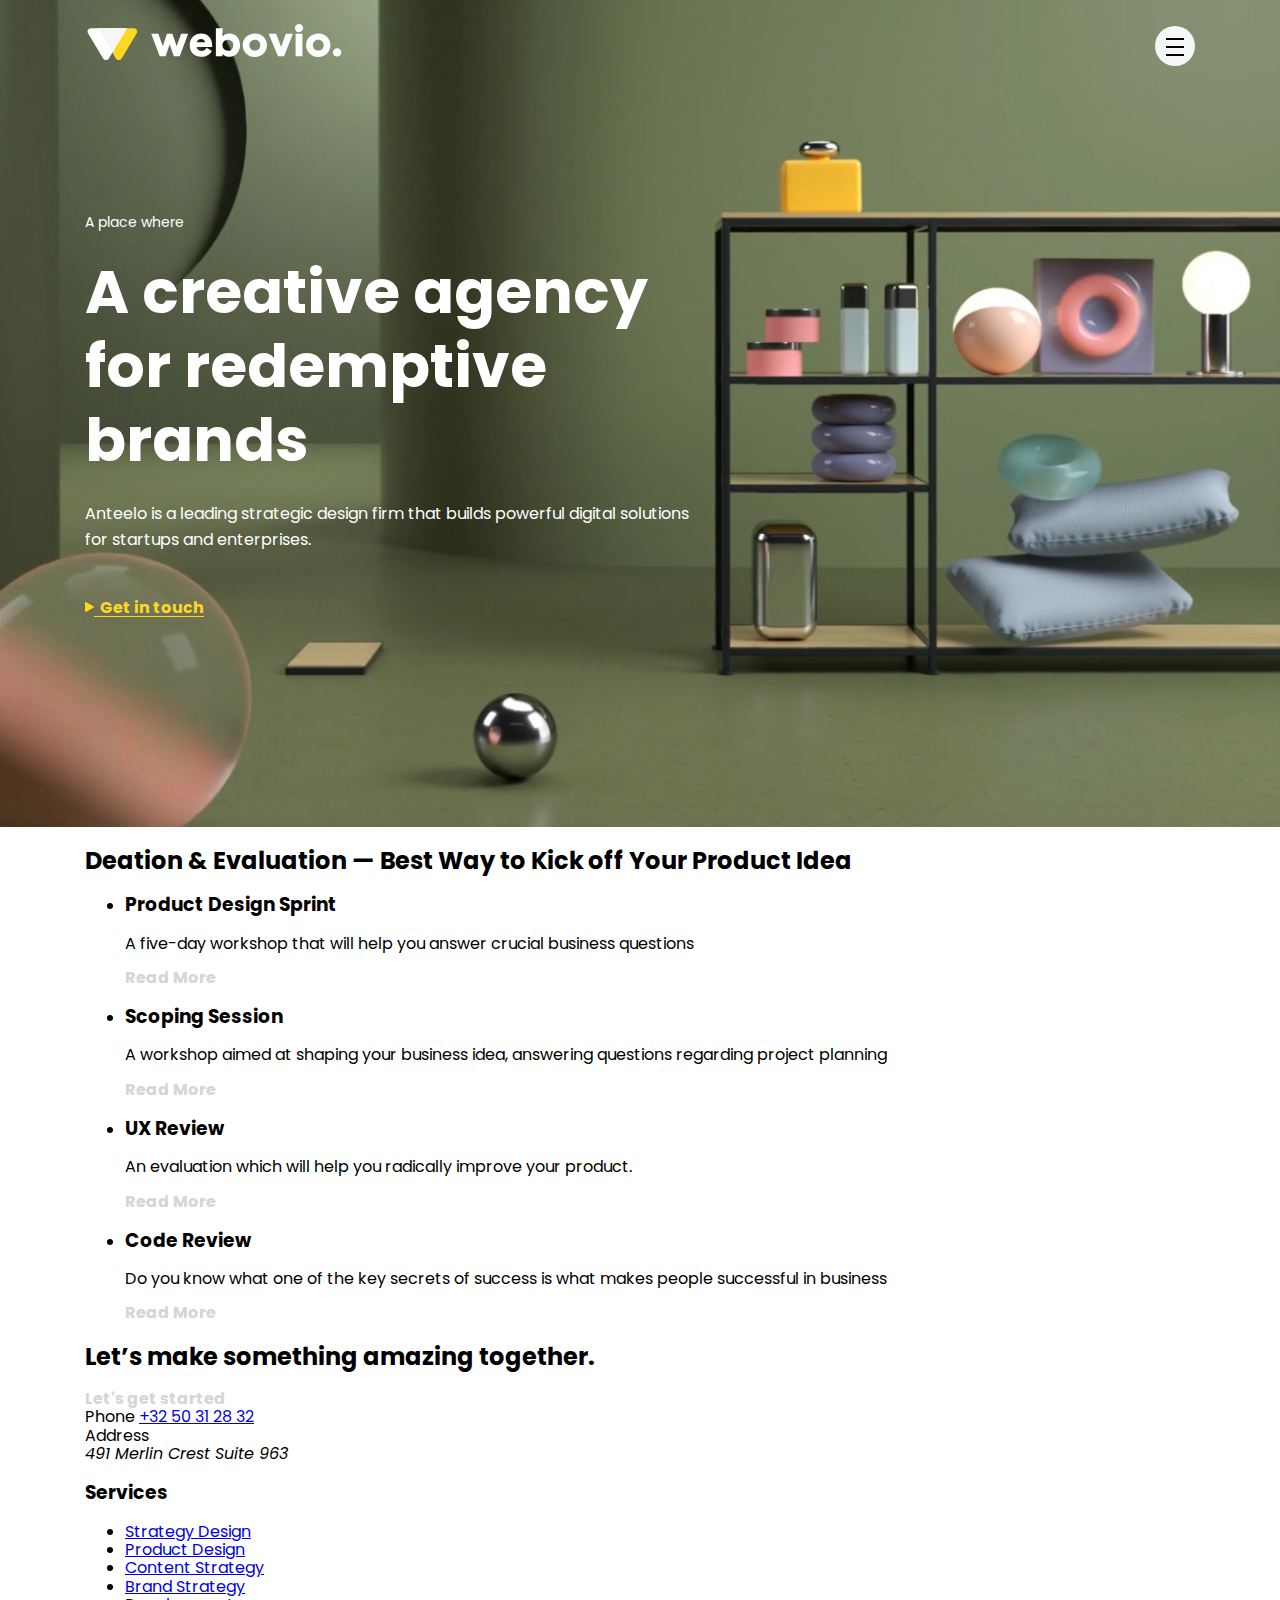
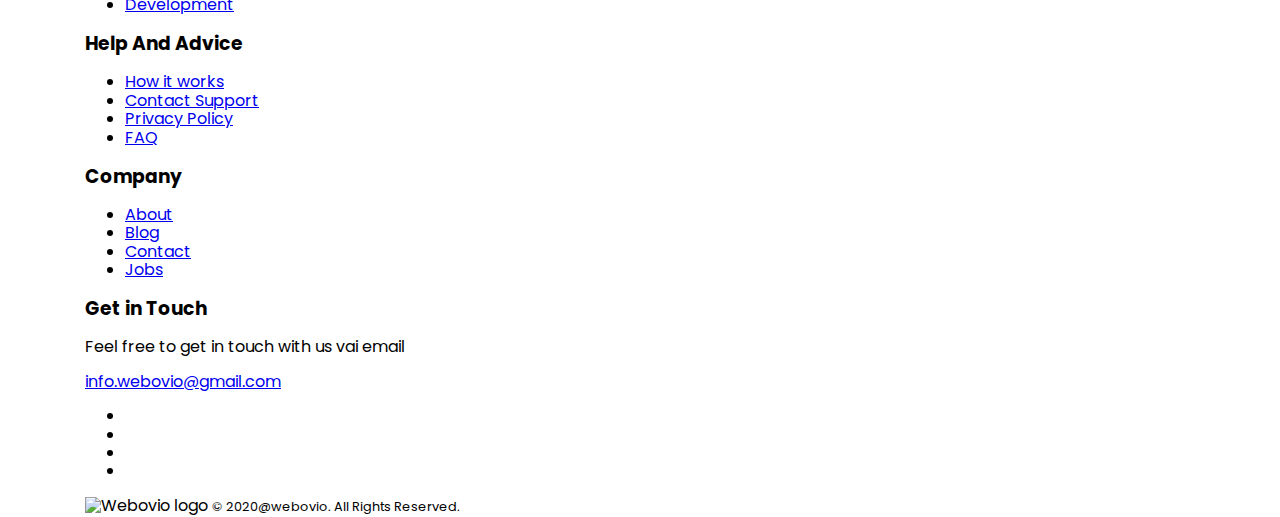
==== index.html @ a7072b2f "feat: adding finished hero section of the project" ====
<!DOCTYPE html>
<html lang="en">
  <head>
    <meta charset="UTF-8" />
    <meta http-equiv="X-UA-Compatible" content="IE=edge" />
    <meta name="viewport" content="width=device-width, initial-scale=1.0" />
    <title>Webovio | First Project</title>

    <link rel="stylesheet" href="css/normalize.css" />
    <link rel="stylesheet" href="css/style.css" />
  </head>
  <body>
    <header class="header">
      <div class="container header-container">
        <a class="logo">
          <img src="./images/header-logo.svg" alt="Webovio logo" />
        </a>
        <button class="burger btn-reset" aria-label="Open menu button">
          <span class="burger-line"></span>
          <span class="burger-line"></span>
          <span class="burger-line"></span>
        </button>
      </div>
    </header>
    <main>
      <section class="hero">
        <div class="container">
          <div class="hero-content">
            <span class="hero-subtitle">A place where </span>
            <h1 class="hero-title">
              A&nbsp;creative agency for redemptive brands
            </h1>
            <p class="hero-descr">
              Anteelo is&nbsp;a&nbsp;leading strategic design firm that builds
              powerful digital solutions for startups and enterprises.
            </p>
            <a href="#" class="hero-link link">
              <svg
                xmlns="http://www.w3.org/2000/svg"
                xmlns:xlink="http://www.w3.org/1999/xlink"
                viewBox="471.5 159.459 122.155 137.081"
                width="122.155pt"
                height="137.081pt"
              >
                <defs>
                  <clipPath id="_clipPath_YCCafpjom1RSj6XHLEax316NahfwlD2V">
                    <rect
                      x="471.5"
                      y="159.459"
                      width="122.155"
                      height="137.081"
                    />
                  </clipPath>
                </defs>
                <g clip-path="url(#_clipPath_YCCafpjom1RSj6XHLEax316NahfwlD2V)">
                  <path
                    d=" M 585.643 239.176 L 538.25 266.538 L 490.858 293.9 C 480.174 300.068 471.5 295.061 471.5 282.724 L 471.5 228 L 471.5 173.276 C 471.5 160.939 480.174 155.932 490.857 162.1 L 538.25 189.462 L 585.643 216.824 C 596.326 222.992 596.326 233.008 585.643 239.176 Z "
                  />
                </g>
              </svg>
              <span>Get in touch</span>
            </a>
          </div>
        </div>
      </section>
      <section class="services">
        <div class="container">
          <h2 class="site-title">
            Deation &amp;&nbsp;Evaluation&nbsp;&mdash; Best Way to&nbsp;Kick off
            Your Product Idea
          </h2>
          <ul class="services-list">
            <li class="services-item">
              <h3 class="services-subtitle">Product Design Sprint</h3>
              <p class="services-descr">
                A&nbsp;five-day workshop that will help you answer crucial
                business questions
              </p>
              <a href="#" class="services-link link">Read More</a>
            </li>
            <li class="services-item">
              <h3 class="services-subtitle">Scoping Session</h3>
              <p class="services-descr">
                A&nbsp;workshop aimed at&nbsp;shaping your business idea,
                answering questions regarding project planning
              </p>
              <a href="#" class="services-link link">Read More</a>
            </li>
            <li class="services-item">
              <h3 class="services-subtitle">UX Review</h3>
              <p class="services-descr">
                An&nbsp;evaluation which will help you radically improve your
                product.
              </p>
              <a href="#" class="services-link link">Read More</a>
            </li>
            <li class="services-item">
              <h3 class="services-subtitle">Code Review</h3>
              <p class="services-descr">
                Do&nbsp;you know what one of&nbsp;the key secrets
                of&nbsp;success is&nbsp;what makes people successful
                in&nbsp;business
              </p>
              <a href="#" class="services-link link">Read More</a>
            </li>
          </ul>
        </div>
      </section>
      <section class="get-started">
        <div class="container">
          <h2 class="get-started-title">
            Let&rsquo;s make something amazing together.
          </h2>
          <a href="#" class="get-started-link link">Let's get started</a>
        </div>
      </section>
    </main>
    <footer class="footer">
      <div class="container">
        <div class="footer-top">
          <div class="footer-contacts-item">
            <span class="footer-contacts-text">Phone</span>
            <a href="tel:+3250312832" class="footer-contacts-value">
              +32 50 31 28 32
            </a>
          </div>
          <div class="footer-contacts-item">
            <span class="footer-contacts-text">Address</span>
            <address class="footer-contacts-value">
              491 Merlin Crest Suite 963
            </address>
          </div>
        </div>
        <div class="footer-middle">
          <div class="footer-column">
            <h3 class="footer-title">Services</h3>
            <ul class="footer-list">
              <li class="footer-item">
                <a href="#" class="footer-link">Strategy Design</a>
              </li>
              <li class="footer-item">
                <a href="#" class="footer-link">Product Design</a>
              </li>
              <li class="footer-item">
                <a href="#" class="footer-link">Content Strategy</a>
              </li>
              <li class="footer-item">
                <a href="#" class="footer-link">Brand Strategy</a>
              </li>
              <li class="footer-item">
                <a href="#" class="footer-link">Development</a>
              </li>
            </ul>
          </div>
          <div class="footer-column">
            <h3 class="footer-title">Help And Advice</h3>
            <ul class="footer-list">
              <li class="footer-item">
                <a href="#" class="footer-link">How it works</a>
              </li>
              <li class="footer-item">
                <a href="#" class="footer-link">Contact Support</a>
              </li>
              <li class="footer-item">
                <a href="#" class="footer-link">Privacy Policy</a>
              </li>
              <li class="footer-item">
                <a href="#" class="footer-link">FAQ</a>
              </li>
            </ul>
          </div>
          <div class="footer-column">
            <h3 class="footer-title">Company</h3>
            <ul class="footer-list">
              <li class="footer-item">
                <a href="#" class="footer-link">About</a>
              </li>
              <li class="footer-item">
                <a href="#" class="footer-link">Blog</a>
              </li>
              <li class="footer-item">
                <a href="#" class="footer-link">Contact</a>
              </li>
              <li class="footer-item">
                <a href="#" class="footer-link">Jobs</a>
              </li>
            </ul>
          </div>
          <div class="footer-column">
            <h3 class="footer-title">Get in Touch</h3>
            <p class="footer-text">
              Feel free to&nbsp;get in&nbsp;touch with&nbsp;us vai email
            </p>
            <a href="mailto:info.webovio@gmail.com" class="footer-mail">
              info.webovio@gmail.com
            </a>
            <ul class="social">
              <li class="social-item">
                <a
                  href="#"
                  class="social-link social-link-fb"
                  target="_blank"
                  aria-label="Link to Facebook"
                ></a>
              </li>
              <li class="social-item">
                <a
                  href="#"
                  class="social-link social-link-tw"
                  target="_blank"
                  aria-label="Link to Twitter"
                ></a>
              </li>
              <li class="social-item">
                <a
                  href="#"
                  class="social-link social-link-gm"
                  target="_blank"
                  aria-label="Link to Gmail"
                ></a>
              </li>
              <li class="social-item">
                <a
                  href="#"
                  class="social-link social-link-in"
                  target="_blank"
                  aria-label="Link to LinkedIn"
                ></a>
              </li>
            </ul>
          </div>
        </div>
        <div class="footer-bottom">
          <a class="logo">
            <img src="#" alt="Webovio logo" />
          </a>
          <small class="copyright">
            &copy;&nbsp;2020@webovio. All Rights Reserved.
          </small>
        </div>
      </div>
    </footer>
  </body>
</html>
---- css/style.css ----
@import url("https://fonts.googleapis.com/css2?family=Poppins:wght@100;200;300;400;500;600;700&display=swap");

:root {
  --font-family: "Poppins", sans-serif;
}

*,
*::before,
*::after {
  box-sizing: border-box;
}

img {
  max-width: 100%;
}

body {
  font-family: var(--font-family);
  font-weight: 400;
}

.link {
  display: inline-flex;
  font-size: 16px;
  line-height: 1;
  font-weight: 700;
  text-decoration: none;
  color: #d4d6d4;
  transition: color 0.3s ease-in-out;
}

.link:hover {
  color: #ffd723;
}

.link svg {
  height: 12px;
  width: 9px;
  transform: translateY(1px);
  fill: currentColor;
}

.link span {
  text-indent: 6px;
  border-bottom: 1px solid currentColor;
}

.list-reset {
  margin: 0;
  padding: 0;
  list-style: none;
}

.btn-reset {
  padding: 0;
  border: none;
  background-color: transparent;
  cursor: pointer;
}

.container {
  max-width: 1140px;
  padding: 0 15px;
  margin: 0 auto;
}

/* Header Section Styles */
.header {
  padding: 24px 0;
  position: absolute;
  top: 0;
  left: 0;
  width: 100%;
}

.header-container {
  display: flex;
  align-items: center;
  justify-content: space-between;
}

.burger {
  position: relative;
  border-radius: 100%;
  padding: 14px 11px;
  height: 40px;
  width: 40px;
  background-color: #f5f6f7;
}

.burger-line {
  position: absolute;
  top: 12px;
  left: 11px;
  display: inline-block;
  height: 2px;
  width: calc(100% - 22px);
  background-color: #000;
}

.burger-line:nth-child(2) {
  top: 20px;
}

.burger-line:nth-child(3) {
  top: 28px;
}

/* Hero Section Styles */
.hero {
  padding-top: 212px;
  padding-bottom: 210px;
  background-image: url("../images/hero-image.jpg");
  background-position: center;
  background-repeat: no-repeat;
  background-size: cover;
}

.hero-content {
  max-width: 616px;
  color: #fff;
}

.hero-subtitle {
  display: inline-block;
  margin-bottom: 22px;
  font-size: 14px;
  line-height: 21px;
}

.hero-title {
  margin: 0 0 24px 0;
  font-weight: 700;
  font-size: 60px;
  line-height: 74px;
}

.hero-descr {
  margin: 0;
  margin-bottom: 45px;
  font-size: 16px;
  line-height: 26px;
}

.hero-link {
  color: #ffd723;
}
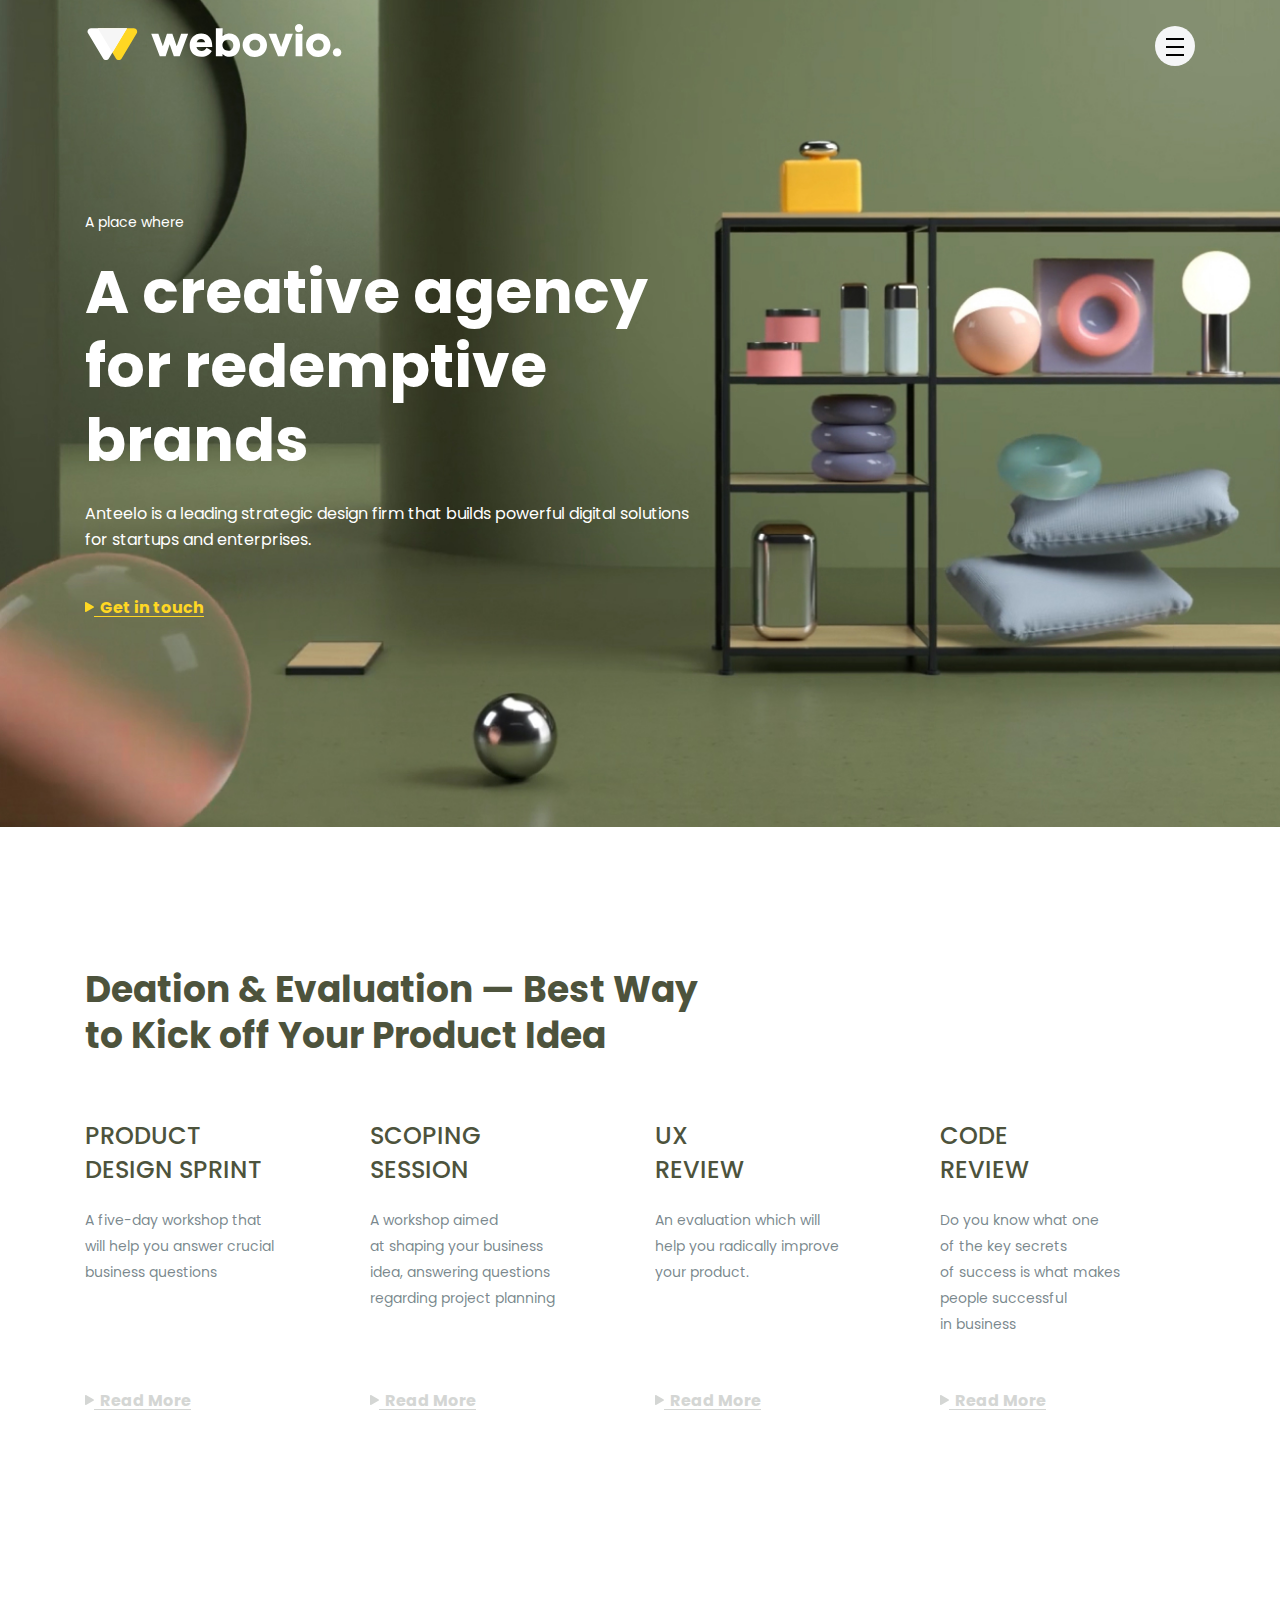
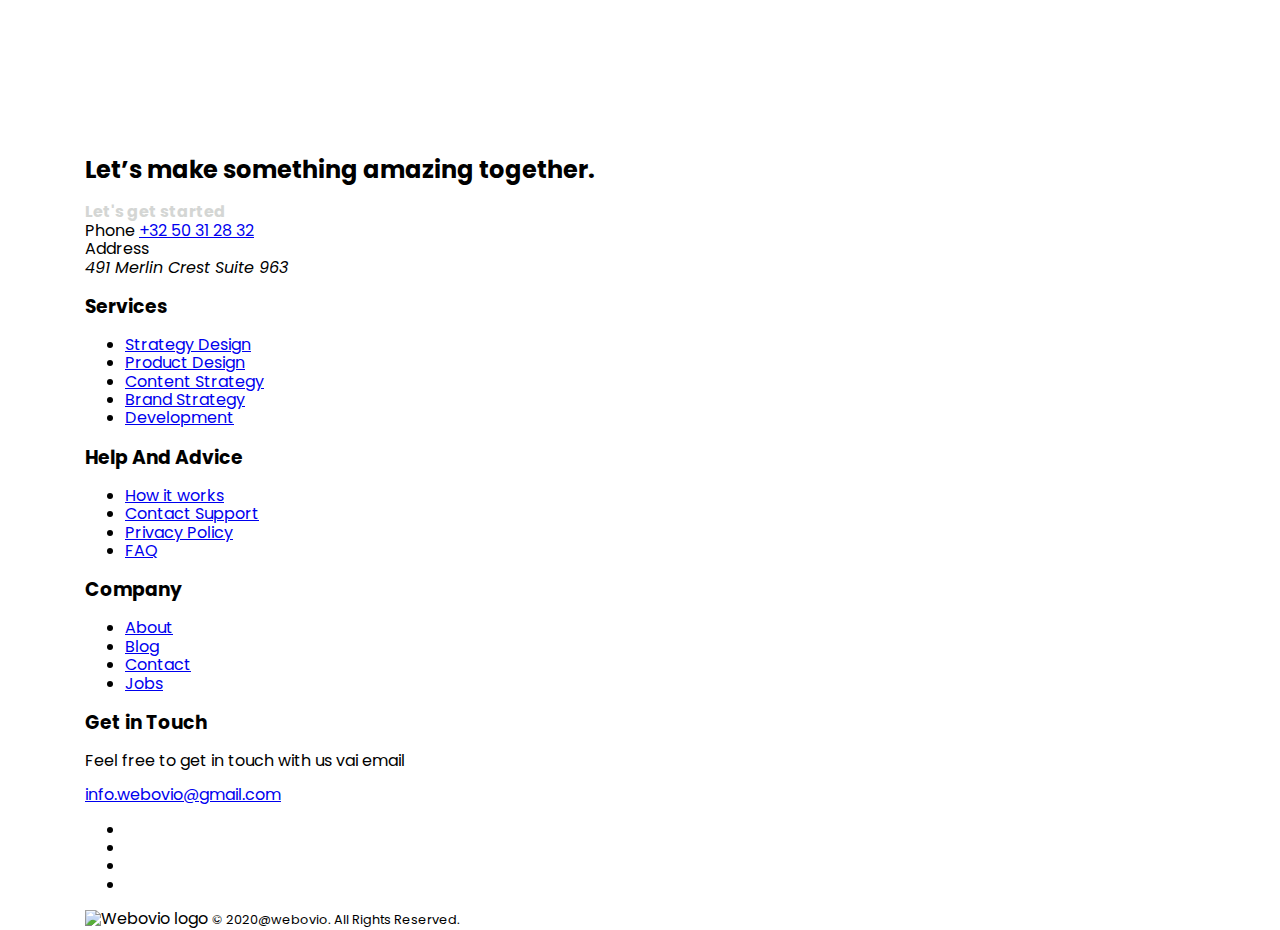
==== commit d980eee7: "feat: adding finished services section to the project" ====
--- a/index.html
+++ b/index.html
@@ -65,18 +65,45 @@
       </section>
       <section class="services">
         <div class="container">
-          <h2 class="site-title">
+          <h2 class="site-title services-title">
             Deation &amp;&nbsp;Evaluation&nbsp;&mdash; Best Way to&nbsp;Kick off
             Your Product Idea
           </h2>
-          <ul class="services-list">
+          <ul class="services-list list-reset">
             <li class="services-item">
               <h3 class="services-subtitle">Product Design Sprint</h3>
               <p class="services-descr">
                 A&nbsp;five-day workshop that will help you answer crucial
                 business questions
               </p>
-              <a href="#" class="services-link link">Read More</a>
+              <a href="#" class="services-link link">
+                <svg
+                  xmlns="http://www.w3.org/2000/svg"
+                  xmlns:xlink="http://www.w3.org/1999/xlink"
+                  viewBox="471.5 159.459 122.155 137.081"
+                  width="122.155pt"
+                  height="137.081pt"
+                >
+                  <defs>
+                    <clipPath id="_clipPath_YCCafpjom1RSj6XHLEax316NahfwlD2V">
+                      <rect
+                        x="471.5"
+                        y="159.459"
+                        width="122.155"
+                        height="137.081"
+                      />
+                    </clipPath>
+                  </defs>
+                  <g
+                    clip-path="url(#_clipPath_YCCafpjom1RSj6XHLEax316NahfwlD2V)"
+                  >
+                    <path
+                      d=" M 585.643 239.176 L 538.25 266.538 L 490.858 293.9 C 480.174 300.068 471.5 295.061 471.5 282.724 L 471.5 228 L 471.5 173.276 C 471.5 160.939 480.174 155.932 490.857 162.1 L 538.25 189.462 L 585.643 216.824 C 596.326 222.992 596.326 233.008 585.643 239.176 Z "
+                    />
+                  </g>
+                </svg>
+                <span>Read More</span>
+              </a>
             </li>
             <li class="services-item">
               <h3 class="services-subtitle">Scoping Session</h3>
@@ -84,24 +111,111 @@
                 A&nbsp;workshop aimed at&nbsp;shaping your business idea,
                 answering questions regarding project planning
               </p>
-              <a href="#" class="services-link link">Read More</a>
+              <a href="#" class="services-link link">
+                <svg
+                  xmlns="http://www.w3.org/2000/svg"
+                  xmlns:xlink="http://www.w3.org/1999/xlink"
+                  viewBox="471.5 159.459 122.155 137.081"
+                  width="122.155pt"
+                  height="137.081pt"
+                >
+                  <defs>
+                    <clipPath id="_clipPath_YCCafpjom1RSj6XHLEax316NahfwlD2V">
+                      <rect
+                        x="471.5"
+                        y="159.459"
+                        width="122.155"
+                        height="137.081"
+                      />
+                    </clipPath>
+                  </defs>
+                  <g
+                    clip-path="url(#_clipPath_YCCafpjom1RSj6XHLEax316NahfwlD2V)"
+                  >
+                    <path
+                      d=" M 585.643 239.176 L 538.25 266.538 L 490.858 293.9 C 480.174 300.068 471.5 295.061 471.5 282.724 L 471.5 228 L 471.5 173.276 C 471.5 160.939 480.174 155.932 490.857 162.1 L 538.25 189.462 L 585.643 216.824 C 596.326 222.992 596.326 233.008 585.643 239.176 Z "
+                    />
+                  </g>
+                </svg>
+                <span>Read More</span>
+              </a>
             </li>
             <li class="services-item">
-              <h3 class="services-subtitle">UX Review</h3>
+              <h3 class="services-subtitle">
+                UX <br />
+                Review
+              </h3>
               <p class="services-descr">
                 An&nbsp;evaluation which will help you radically improve your
                 product.
               </p>
-              <a href="#" class="services-link link">Read More</a>
+              <a href="#" class="services-link link">
+                <svg
+                  xmlns="http://www.w3.org/2000/svg"
+                  xmlns:xlink="http://www.w3.org/1999/xlink"
+                  viewBox="471.5 159.459 122.155 137.081"
+                  width="122.155pt"
+                  height="137.081pt"
+                >
+                  <defs>
+                    <clipPath id="_clipPath_YCCafpjom1RSj6XHLEax316NahfwlD2V">
+                      <rect
+                        x="471.5"
+                        y="159.459"
+                        width="122.155"
+                        height="137.081"
+                      />
+                    </clipPath>
+                  </defs>
+                  <g
+                    clip-path="url(#_clipPath_YCCafpjom1RSj6XHLEax316NahfwlD2V)"
+                  >
+                    <path
+                      d=" M 585.643 239.176 L 538.25 266.538 L 490.858 293.9 C 480.174 300.068 471.5 295.061 471.5 282.724 L 471.5 228 L 471.5 173.276 C 471.5 160.939 480.174 155.932 490.857 162.1 L 538.25 189.462 L 585.643 216.824 C 596.326 222.992 596.326 233.008 585.643 239.176 Z "
+                    />
+                  </g>
+                </svg>
+                <span>Read More</span>
+              </a>
             </li>
             <li class="services-item">
-              <h3 class="services-subtitle">Code Review</h3>
+              <h3 class="services-subtitle">
+                Code <br />
+                Review
+              </h3>
               <p class="services-descr">
                 Do&nbsp;you know what one of&nbsp;the key secrets
                 of&nbsp;success is&nbsp;what makes people successful
                 in&nbsp;business
               </p>
-              <a href="#" class="services-link link">Read More</a>
+              <a href="#" class="services-link link">
+                <svg
+                  xmlns="http://www.w3.org/2000/svg"
+                  xmlns:xlink="http://www.w3.org/1999/xlink"
+                  viewBox="471.5 159.459 122.155 137.081"
+                  width="122.155pt"
+                  height="137.081pt"
+                >
+                  <defs>
+                    <clipPath id="_clipPath_YCCafpjom1RSj6XHLEax316NahfwlD2V">
+                      <rect
+                        x="471.5"
+                        y="159.459"
+                        width="122.155"
+                        height="137.081"
+                      />
+                    </clipPath>
+                  </defs>
+                  <g
+                    clip-path="url(#_clipPath_YCCafpjom1RSj6XHLEax316NahfwlD2V)"
+                  >
+                    <path
+                      d=" M 585.643 239.176 L 538.25 266.538 L 490.858 293.9 C 480.174 300.068 471.5 295.061 471.5 282.724 L 471.5 228 L 471.5 173.276 C 471.5 160.939 480.174 155.932 490.857 162.1 L 538.25 189.462 L 585.643 216.824 C 596.326 222.992 596.326 233.008 585.643 239.176 Z "
+                    />
+                  </g>
+                </svg>
+                <span>Read More</span>
+              </a>
             </li>
           </ul>
         </div>
--- a/css/style.css
+++ b/css/style.css
@@ -45,6 +45,14 @@
   border-bottom: 1px solid currentColor;
 }
 
+.site-title {
+  margin: 0;
+  font-weight: 700;
+  font-size: 36px;
+  line-height: 46px;
+  color: #4d533c;
+}
+
 .list-reset {
   margin: 0;
   padding: 0;
@@ -145,3 +153,52 @@
 .hero-link {
   color: #ffd723;
 }
+
+/* Services Section Styles */
+.services {
+  padding-top: 140px;
+  padding-bottom: 326px;
+}
+
+.services-title {
+  margin: 0;
+  margin-bottom: 60px;
+  max-width: 617px;
+}
+
+.services-list {
+  display: grid;
+  grid-template-columns: repeat(4, 1fr);
+  gap: 30px;
+}
+
+.services-subtitle {
+  margin: 0;
+  margin-bottom: 20px;
+  max-width: 183px;
+  font-weight: 500;
+  font-size: 24px;
+  line-height: 34px;
+  text-transform: uppercase;
+  color: #4d533c;
+}
+
+.services-descr {
+  margin: 0;
+  margin-bottom: 56px;
+  max-width: 194px;
+  font-size: 14px;
+  line-height: 26px;
+  color: rgba(33, 56, 66, 0.6);
+}
+
+.services-item {
+  display: flex;
+  align-items: flex-start;
+  flex-direction: column;
+}
+
+.services-link {
+  margin-bottom: 0;
+  margin-top: auto;
+}
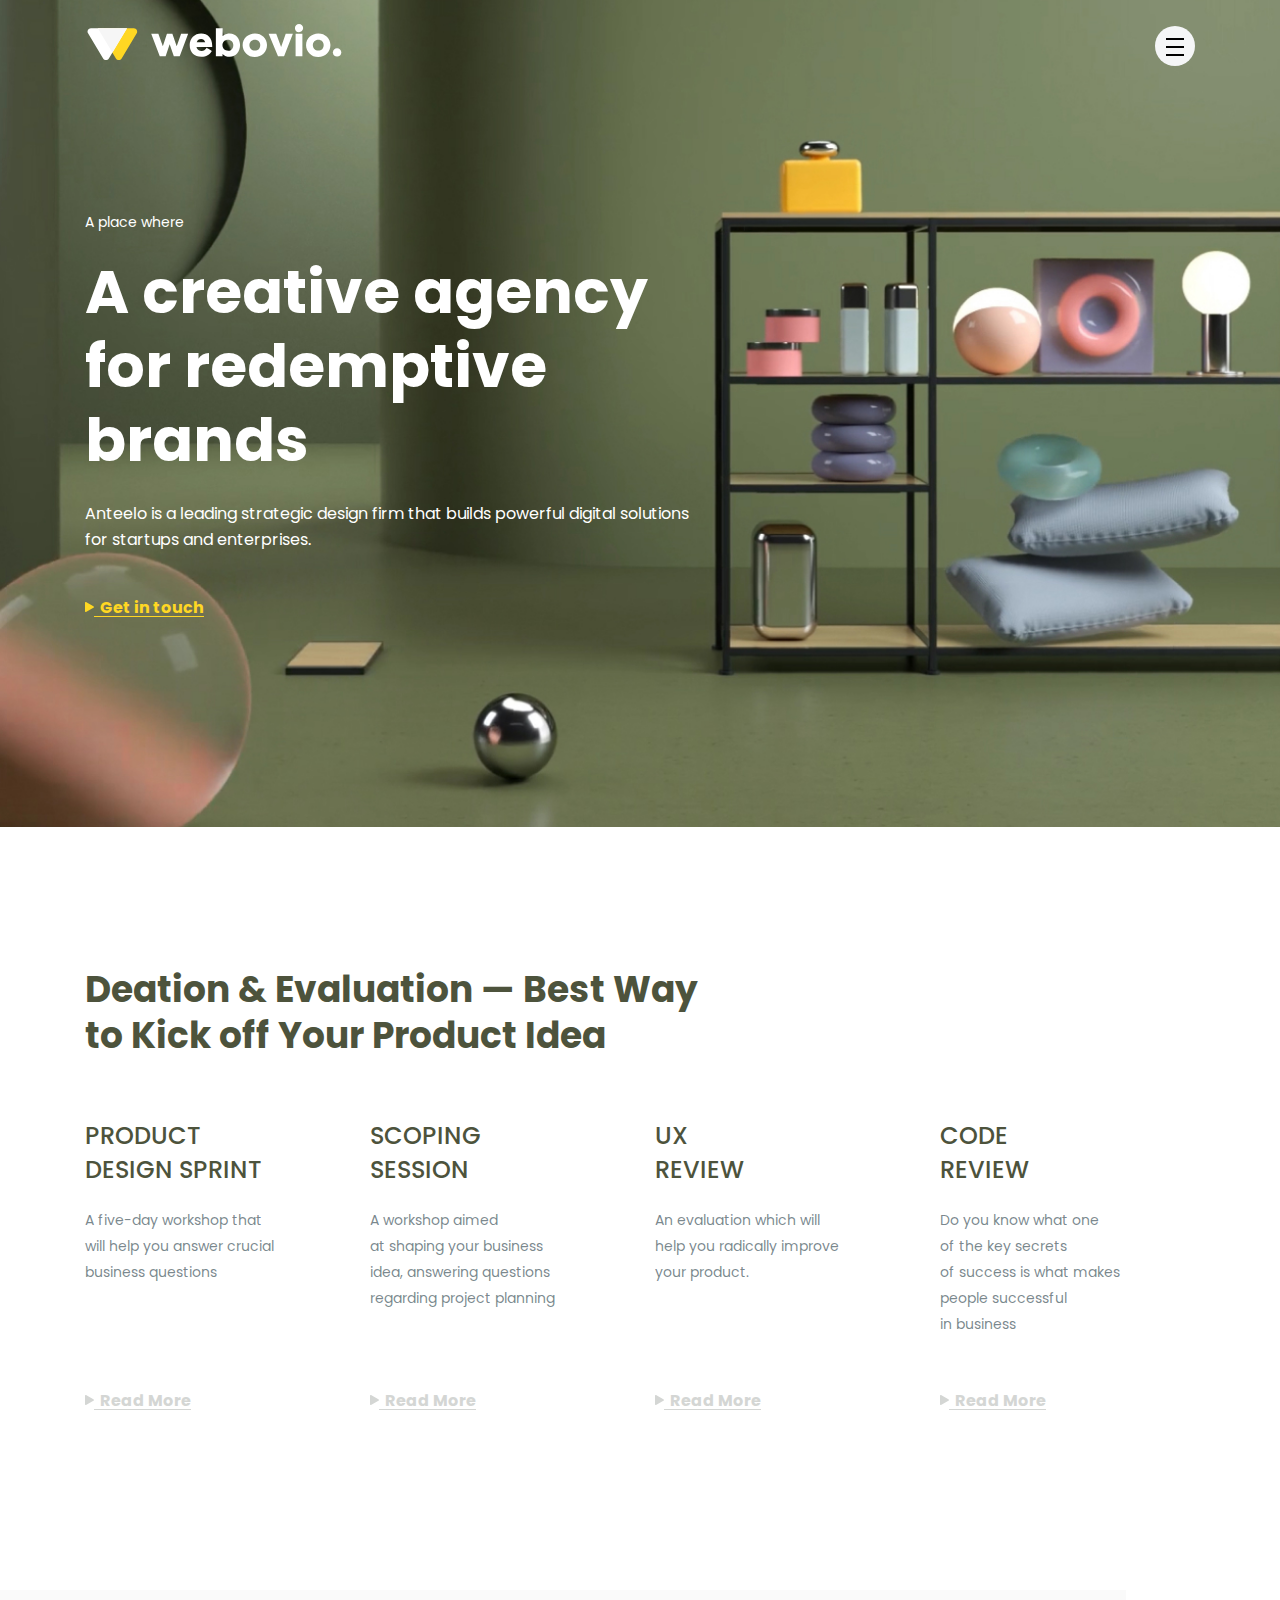
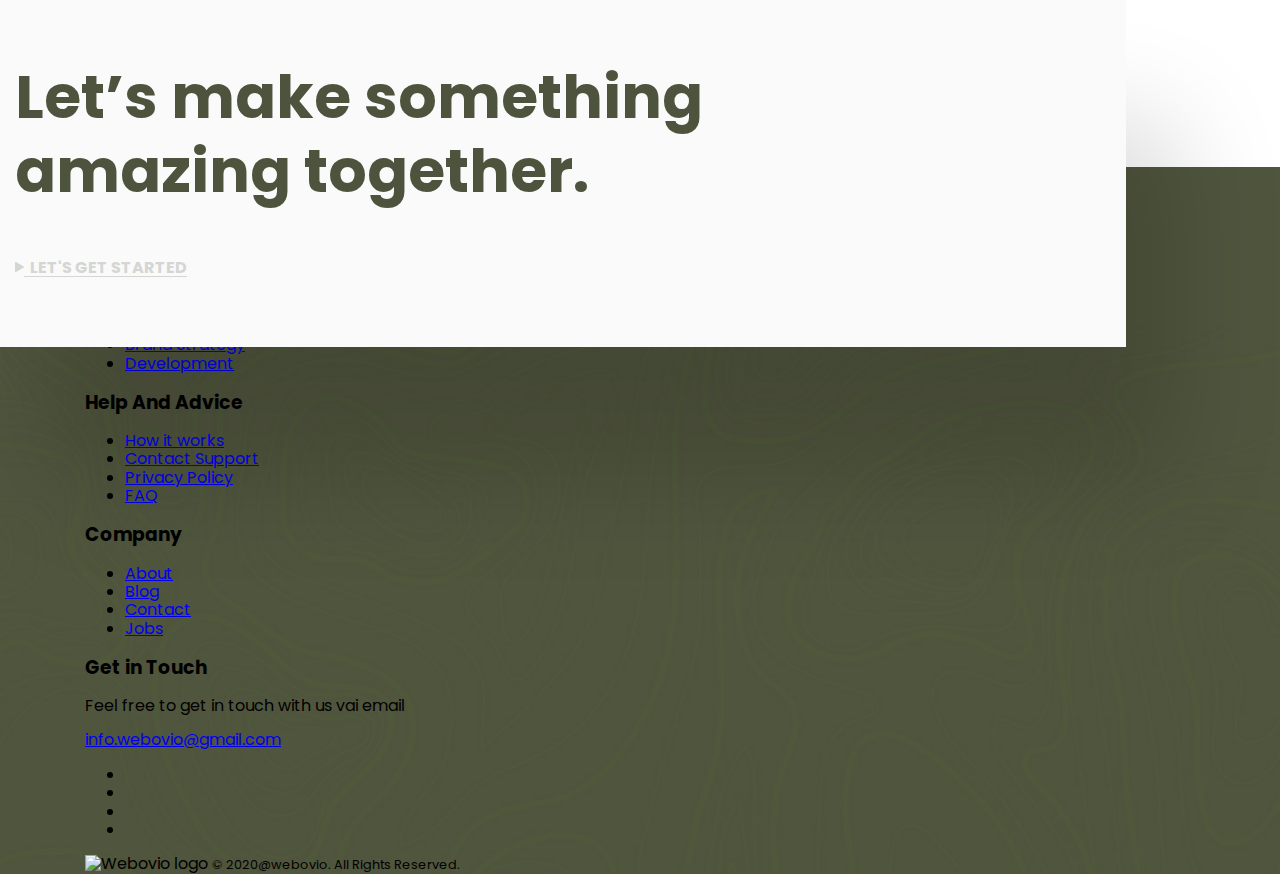
==== commit 1ed3c578: "feat: adding finished get-started section to the project" ====
--- a/index.html
+++ b/index.html
@@ -225,7 +225,32 @@
           <h2 class="get-started-title">
             Let&rsquo;s make something amazing together.
           </h2>
-          <a href="#" class="get-started-link link">Let's get started</a>
+          <a href="#" class="get-started-link link">
+            <svg
+              xmlns="http://www.w3.org/2000/svg"
+              xmlns:xlink="http://www.w3.org/1999/xlink"
+              viewBox="471.5 159.459 122.155 137.081"
+              width="122.155pt"
+              height="137.081pt"
+            >
+              <defs>
+                <clipPath id="_clipPath_YCCafpjom1RSj6XHLEax316NahfwlD2V">
+                  <rect
+                    x="471.5"
+                    y="159.459"
+                    width="122.155"
+                    height="137.081"
+                  />
+                </clipPath>
+              </defs>
+              <g clip-path="url(#_clipPath_YCCafpjom1RSj6XHLEax316NahfwlD2V)">
+                <path
+                  d=" M 585.643 239.176 L 538.25 266.538 L 490.858 293.9 C 480.174 300.068 471.5 295.061 471.5 282.724 L 471.5 228 L 471.5 173.276 C 471.5 160.939 480.174 155.932 490.857 162.1 L 538.25 189.462 L 585.643 216.824 C 596.326 222.992 596.326 233.008 585.643 239.176 Z "
+                />
+              </g>
+            </svg>
+            <span>Let's get started</span>
+          </a>
         </div>
       </section>
     </main>
--- a/css/style.css
+++ b/css/style.css
@@ -157,7 +157,7 @@
 /* Services Section Styles */
 .services {
   padding-top: 140px;
-  padding-bottom: 326px;
+  padding-bottom: -140px;
 }
 
 .services-title {
@@ -202,3 +202,35 @@
   margin-bottom: 0;
   margin-top: auto;
 }
+
+/* Get Started Section Styles */
+.get-started {
+  position: relative;
+  top: 180px;
+  padding: 70px 0;
+  width: 88%;
+  background-color: #fafafa;
+  box-shadow: 50px 130px 100px rgba(0, 0, 0, 0.145947);
+}
+
+.get-started-title {
+  margin: 0;
+  margin-bottom: 50px;
+  max-width: 822px;
+  font-weight: 700;
+  font-size: 60px;
+  line-height: 74px;
+  color: #4d533c;
+}
+
+.get-started-link {
+  text-transform: uppercase;
+}
+
+/* Footer Section Styles */
+.footer {
+  background-image: url("../images/footer-image.jpg");
+  background-position: center;
+  background-size: cover;
+  background-repeat: no-repeat;
+}
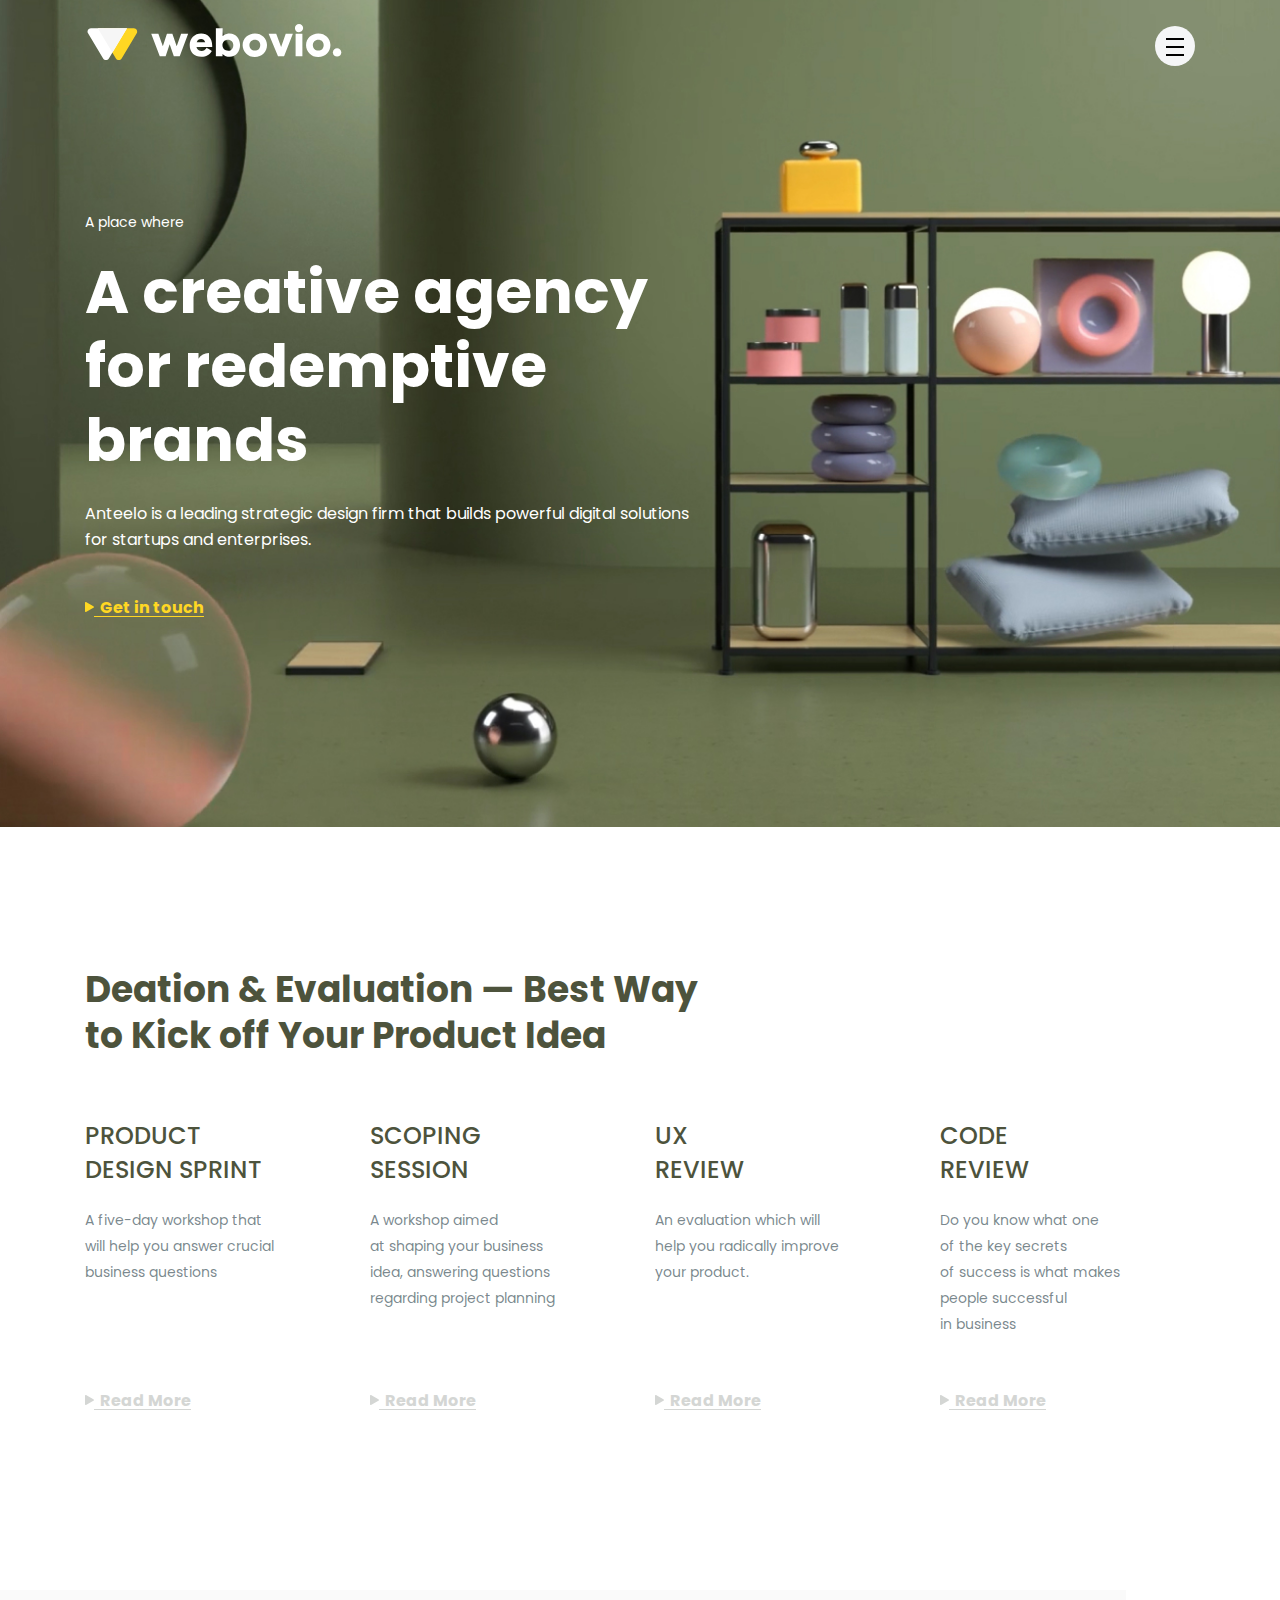
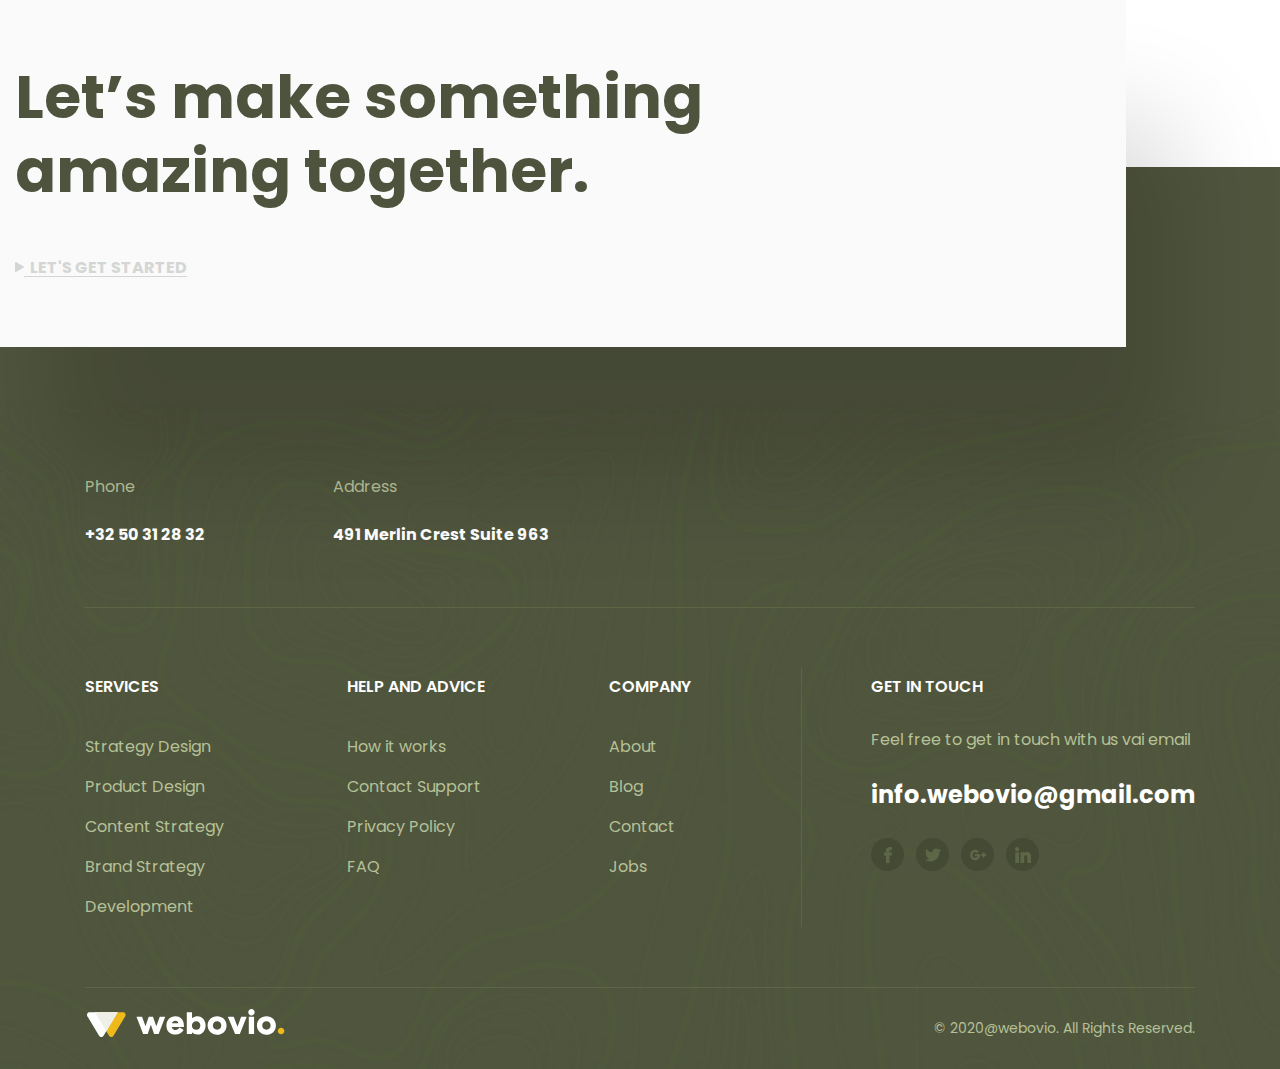
==== commit ac1bca1d: "feat: adding finished footer section and social icons for the project" ====
--- a/index.html
+++ b/index.html
@@ -273,7 +273,7 @@
         <div class="footer-middle">
           <div class="footer-column">
             <h3 class="footer-title">Services</h3>
-            <ul class="footer-list">
+            <ul class="footer-list list-reset">
               <li class="footer-item">
                 <a href="#" class="footer-link">Strategy Design</a>
               </li>
@@ -293,7 +293,7 @@
           </div>
           <div class="footer-column">
             <h3 class="footer-title">Help And Advice</h3>
-            <ul class="footer-list">
+            <ul class="footer-list list-reset">
               <li class="footer-item">
                 <a href="#" class="footer-link">How it works</a>
               </li>
@@ -310,7 +310,7 @@
           </div>
           <div class="footer-column">
             <h3 class="footer-title">Company</h3>
-            <ul class="footer-list">
+            <ul class="footer-list list-reset">
               <li class="footer-item">
                 <a href="#" class="footer-link">About</a>
               </li>
@@ -333,7 +333,7 @@
             <a href="mailto:info.webovio@gmail.com" class="footer-mail">
               info.webovio@gmail.com
             </a>
-            <ul class="social">
+            <ul class="social list-reset">
               <li class="social-item">
                 <a
                   href="#"
@@ -371,7 +371,7 @@
         </div>
         <div class="footer-bottom">
           <a class="logo">
-            <img src="#" alt="Webovio logo" />
+            <img src="images/footer-logo.svg" alt="Webovio logo" />
           </a>
           <small class="copyright">
             &copy;&nbsp;2020@webovio. All Rights Reserved.
--- a/css/style.css
+++ b/css/style.css
@@ -229,8 +229,159 @@
 
 /* Footer Section Styles */
 .footer {
+  padding-top: 300px;
   background-image: url("../images/footer-image.jpg");
   background-position: center;
   background-size: cover;
   background-repeat: no-repeat;
-}
+  color: #fff;
+}
+
+.footer-top {
+  display: flex;
+  flex-wrap: wrap;
+  padding-bottom: 52px;
+  border-bottom: 1px solid #5d6544;
+}
+
+.footer-contacts-item:not(:last-child) {
+  margin-right: 128px;
+}
+
+.footer-contacts-text {
+  display: block;
+  margin-bottom: 8px;
+  font-size: 16px;
+  line-height: 40px;
+  color: #b6c197;
+}
+
+.footer-contacts-value {
+  display: inline-block;
+  font-style: normal;
+  text-decoration: none;
+  font-weight: 700;
+  font-size: 16px;
+  line-height: 40px;
+  color: #fff;
+}
+
+.footer-middle {
+  padding: 60px 0;
+  display: grid;
+  gap: 70px;
+  grid-template-columns: repeat(4, 1fr);
+}
+
+.footer-column:last-child {
+  position: relative;
+}
+
+.footer-column:last-child::before {
+  content: "";
+  position: absolute;
+  top: 0;
+  left: -70px;
+  width: 1px;
+  height: 100%;
+  background: #5d6544;
+}
+
+.footer-title {
+  margin: 0;
+  margin-bottom: 21px;
+  font-weight: 600;
+  font-size: 16px;
+  line-height: 38px;
+  text-transform: uppercase;
+  color: #fff;
+}
+
+.footer-link {
+  display: inline-block;
+  font-size: 16px;
+  line-height: 40px;
+  text-decoration: none;
+  color: #b6c197;
+}
+
+.footer-link:hover {
+  text-decoration: underline;
+}
+
+.footer-text {
+  margin: 0;
+  margin-bottom: 23px;
+  font-size: 16px;
+  line-height: 26px;
+  color: #b6c197;
+}
+
+.footer-mail {
+  display: inline-block;
+  margin-bottom: 24px;
+  font-weight: 700;
+  font-size: 24px;
+  line-height: 38px;
+  text-decoration: none;
+  color: #fff;
+}
+
+.social {
+  display: flex;
+  align-items: center;
+}
+
+.social-item:not(:last-child) {
+  margin-right: 12px;
+}
+
+.social-link {
+  display: block;
+  border-radius: 100%;
+  width: 33px;
+  height: 33px;
+  background-color: #444a34;
+  background-position: center;
+  background-repeat: no-repeat;
+  background-size: 16px auto;
+  transition: background-color 0.3s ease-in-out;
+}
+
+.social-link:hover {
+  background-color: #ffd723;
+}
+
+.social-link-fb {
+  background-image: url("../images/socials/facebook.svg");
+}
+
+.social-link-tw {
+  background-image: url("../images/socials/twitter.svg");
+}
+
+.social-link-gm {
+  background-image: url("../images/socials/google-plus.svg");
+}
+
+.social-link-in {
+  background-image: url("../images/socials/linkedin.svg");
+}
+
+.footer-bottom {
+  display: flex;
+  justify-content: space-between;
+  align-items: center;
+  border-top: 1px solid #5d6544;
+}
+
+.logo {
+  display: inline-block;
+}
+
+.copyright {
+  padding: 30px 0;
+  font-size: 14px;
+  line-height: 21px;
+  color: #b5c096;
+}
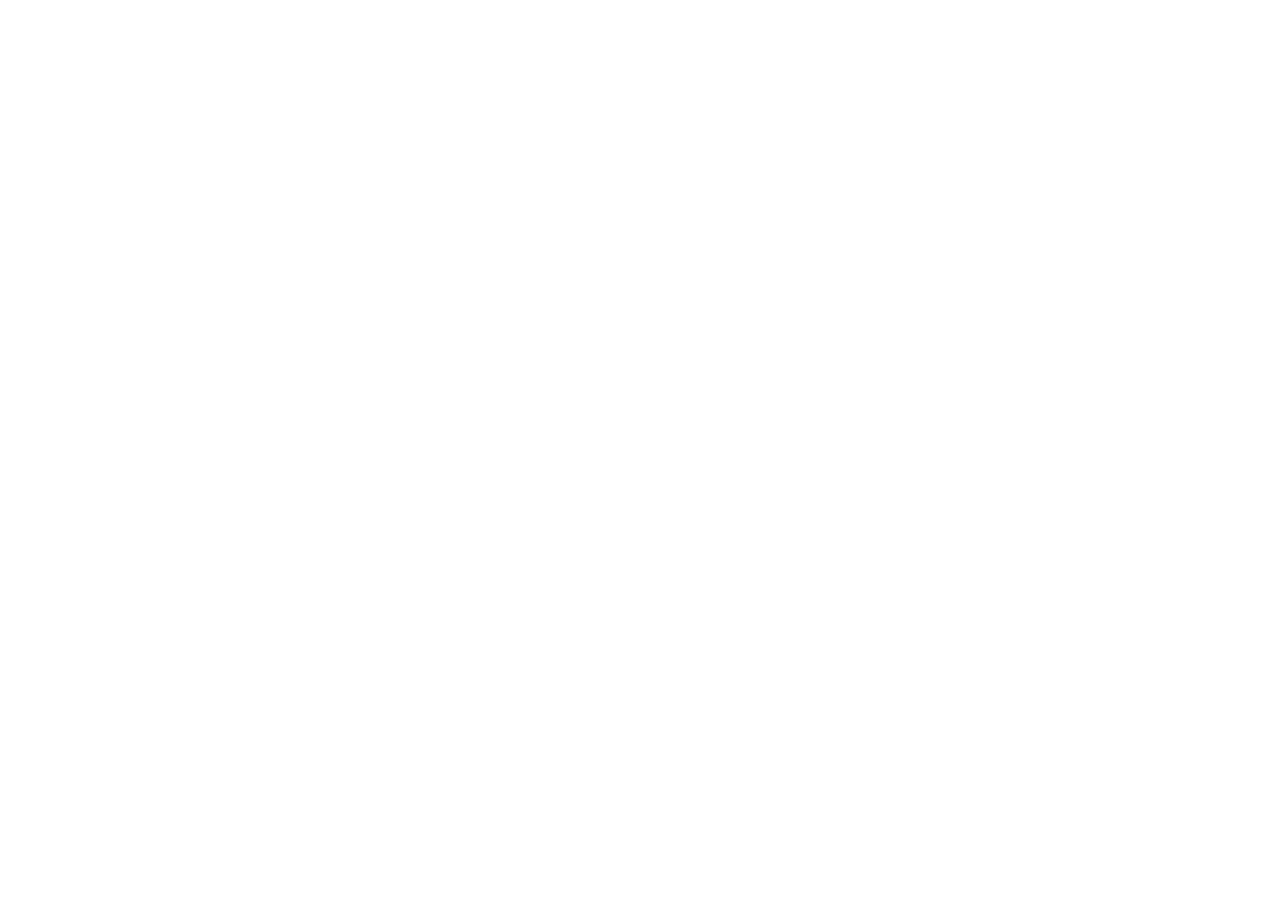
==== commit 0160bce5: "feat: adding initial project files" ====
--- a/index.html
+++ b/index.html
@@ -4,380 +4,7 @@
     <meta charset="UTF-8" />
     <meta http-equiv="X-UA-Compatible" content="IE=edge" />
     <meta name="viewport" content="width=device-width, initial-scale=1.0" />
-    <title>Webovio | First Project</title>
-
-    <link rel="stylesheet" href="css/normalize.css" />
-    <link rel="stylesheet" href="css/style.css" />
+    <title>Company | Second Project</title>
   </head>
-  <body>
-    <header class="header">
-      <div class="container header-container">
-        <a class="logo">
-          <img src="./images/header-logo.svg" alt="Webovio logo" />
-        </a>
-        <button class="burger btn-reset" aria-label="Open menu button">
-          <span class="burger-line"></span>
-          <span class="burger-line"></span>
-          <span class="burger-line"></span>
-        </button>
-      </div>
-    </header>
-    <main>
-      <section class="hero">
-        <div class="container">
-          <div class="hero-content">
-            <span class="hero-subtitle">A place where </span>
-            <h1 class="hero-title">
-              A&nbsp;creative agency for redemptive brands
-            </h1>
-            <p class="hero-descr">
-              Anteelo is&nbsp;a&nbsp;leading strategic design firm that builds
-              powerful digital solutions for startups and enterprises.
-            </p>
-            <a href="#" class="hero-link link">
-              <svg
-                xmlns="http://www.w3.org/2000/svg"
-                xmlns:xlink="http://www.w3.org/1999/xlink"
-                viewBox="471.5 159.459 122.155 137.081"
-                width="122.155pt"
-                height="137.081pt"
-              >
-                <defs>
-                  <clipPath id="_clipPath_YCCafpjom1RSj6XHLEax316NahfwlD2V">
-                    <rect
-                      x="471.5"
-                      y="159.459"
-                      width="122.155"
-                      height="137.081"
-                    />
-                  </clipPath>
-                </defs>
-                <g clip-path="url(#_clipPath_YCCafpjom1RSj6XHLEax316NahfwlD2V)">
-                  <path
-                    d=" M 585.643 239.176 L 538.25 266.538 L 490.858 293.9 C 480.174 300.068 471.5 295.061 471.5 282.724 L 471.5 228 L 471.5 173.276 C 471.5 160.939 480.174 155.932 490.857 162.1 L 538.25 189.462 L 585.643 216.824 C 596.326 222.992 596.326 233.008 585.643 239.176 Z "
-                  />
-                </g>
-              </svg>
-              <span>Get in touch</span>
-            </a>
-          </div>
-        </div>
-      </section>
-      <section class="services">
-        <div class="container">
-          <h2 class="site-title services-title">
-            Deation &amp;&nbsp;Evaluation&nbsp;&mdash; Best Way to&nbsp;Kick off
-            Your Product Idea
-          </h2>
-          <ul class="services-list list-reset">
-            <li class="services-item">
-              <h3 class="services-subtitle">Product Design Sprint</h3>
-              <p class="services-descr">
-                A&nbsp;five-day workshop that will help you answer crucial
-                business questions
-              </p>
-              <a href="#" class="services-link link">
-                <svg
-                  xmlns="http://www.w3.org/2000/svg"
-                  xmlns:xlink="http://www.w3.org/1999/xlink"
-                  viewBox="471.5 159.459 122.155 137.081"
-                  width="122.155pt"
-                  height="137.081pt"
-                >
-                  <defs>
-                    <clipPath id="_clipPath_YCCafpjom1RSj6XHLEax316NahfwlD2V">
-                      <rect
-                        x="471.5"
-                        y="159.459"
-                        width="122.155"
-                        height="137.081"
-                      />
-                    </clipPath>
-                  </defs>
-                  <g
-                    clip-path="url(#_clipPath_YCCafpjom1RSj6XHLEax316NahfwlD2V)"
-                  >
-                    <path
-                      d=" M 585.643 239.176 L 538.25 266.538 L 490.858 293.9 C 480.174 300.068 471.5 295.061 471.5 282.724 L 471.5 228 L 471.5 173.276 C 471.5 160.939 480.174 155.932 490.857 162.1 L 538.25 189.462 L 585.643 216.824 C 596.326 222.992 596.326 233.008 585.643 239.176 Z "
-                    />
-                  </g>
-                </svg>
-                <span>Read More</span>
-              </a>
-            </li>
-            <li class="services-item">
-              <h3 class="services-subtitle">Scoping Session</h3>
-              <p class="services-descr">
-                A&nbsp;workshop aimed at&nbsp;shaping your business idea,
-                answering questions regarding project planning
-              </p>
-              <a href="#" class="services-link link">
-                <svg
-                  xmlns="http://www.w3.org/2000/svg"
-                  xmlns:xlink="http://www.w3.org/1999/xlink"
-                  viewBox="471.5 159.459 122.155 137.081"
-                  width="122.155pt"
-                  height="137.081pt"
-                >
-                  <defs>
-                    <clipPath id="_clipPath_YCCafpjom1RSj6XHLEax316NahfwlD2V">
-                      <rect
-                        x="471.5"
-                        y="159.459"
-                        width="122.155"
-                        height="137.081"
-                      />
-                    </clipPath>
-                  </defs>
-                  <g
-                    clip-path="url(#_clipPath_YCCafpjom1RSj6XHLEax316NahfwlD2V)"
-                  >
-                    <path
-                      d=" M 585.643 239.176 L 538.25 266.538 L 490.858 293.9 C 480.174 300.068 471.5 295.061 471.5 282.724 L 471.5 228 L 471.5 173.276 C 471.5 160.939 480.174 155.932 490.857 162.1 L 538.25 189.462 L 585.643 216.824 C 596.326 222.992 596.326 233.008 585.643 239.176 Z "
-                    />
-                  </g>
-                </svg>
-                <span>Read More</span>
-              </a>
-            </li>
-            <li class="services-item">
-              <h3 class="services-subtitle">
-                UX <br />
-                Review
-              </h3>
-              <p class="services-descr">
-                An&nbsp;evaluation which will help you radically improve your
-                product.
-              </p>
-              <a href="#" class="services-link link">
-                <svg
-                  xmlns="http://www.w3.org/2000/svg"
-                  xmlns:xlink="http://www.w3.org/1999/xlink"
-                  viewBox="471.5 159.459 122.155 137.081"
-                  width="122.155pt"
-                  height="137.081pt"
-                >
-                  <defs>
-                    <clipPath id="_clipPath_YCCafpjom1RSj6XHLEax316NahfwlD2V">
-                      <rect
-                        x="471.5"
-                        y="159.459"
-                        width="122.155"
-                        height="137.081"
-                      />
-                    </clipPath>
-                  </defs>
-                  <g
-                    clip-path="url(#_clipPath_YCCafpjom1RSj6XHLEax316NahfwlD2V)"
-                  >
-                    <path
-                      d=" M 585.643 239.176 L 538.25 266.538 L 490.858 293.9 C 480.174 300.068 471.5 295.061 471.5 282.724 L 471.5 228 L 471.5 173.276 C 471.5 160.939 480.174 155.932 490.857 162.1 L 538.25 189.462 L 585.643 216.824 C 596.326 222.992 596.326 233.008 585.643 239.176 Z "
-                    />
-                  </g>
-                </svg>
-                <span>Read More</span>
-              </a>
-            </li>
-            <li class="services-item">
-              <h3 class="services-subtitle">
-                Code <br />
-                Review
-              </h3>
-              <p class="services-descr">
-                Do&nbsp;you know what one of&nbsp;the key secrets
-                of&nbsp;success is&nbsp;what makes people successful
-                in&nbsp;business
-              </p>
-              <a href="#" class="services-link link">
-                <svg
-                  xmlns="http://www.w3.org/2000/svg"
-                  xmlns:xlink="http://www.w3.org/1999/xlink"
-                  viewBox="471.5 159.459 122.155 137.081"
-                  width="122.155pt"
-                  height="137.081pt"
-                >
-                  <defs>
-                    <clipPath id="_clipPath_YCCafpjom1RSj6XHLEax316NahfwlD2V">
-                      <rect
-                        x="471.5"
-                        y="159.459"
-                        width="122.155"
-                        height="137.081"
-                      />
-                    </clipPath>
-                  </defs>
-                  <g
-                    clip-path="url(#_clipPath_YCCafpjom1RSj6XHLEax316NahfwlD2V)"
-                  >
-                    <path
-                      d=" M 585.643 239.176 L 538.25 266.538 L 490.858 293.9 C 480.174 300.068 471.5 295.061 471.5 282.724 L 471.5 228 L 471.5 173.276 C 471.5 160.939 480.174 155.932 490.857 162.1 L 538.25 189.462 L 585.643 216.824 C 596.326 222.992 596.326 233.008 585.643 239.176 Z "
-                    />
-                  </g>
-                </svg>
-                <span>Read More</span>
-              </a>
-            </li>
-          </ul>
-        </div>
-      </section>
-      <section class="get-started">
-        <div class="container">
-          <h2 class="get-started-title">
-            Let&rsquo;s make something amazing together.
-          </h2>
-          <a href="#" class="get-started-link link">
-            <svg
-              xmlns="http://www.w3.org/2000/svg"
-              xmlns:xlink="http://www.w3.org/1999/xlink"
-              viewBox="471.5 159.459 122.155 137.081"
-              width="122.155pt"
-              height="137.081pt"
-            >
-              <defs>
-                <clipPath id="_clipPath_YCCafpjom1RSj6XHLEax316NahfwlD2V">
-                  <rect
-                    x="471.5"
-                    y="159.459"
-                    width="122.155"
-                    height="137.081"
-                  />
-                </clipPath>
-              </defs>
-              <g clip-path="url(#_clipPath_YCCafpjom1RSj6XHLEax316NahfwlD2V)">
-                <path
-                  d=" M 585.643 239.176 L 538.25 266.538 L 490.858 293.9 C 480.174 300.068 471.5 295.061 471.5 282.724 L 471.5 228 L 471.5 173.276 C 471.5 160.939 480.174 155.932 490.857 162.1 L 538.25 189.462 L 585.643 216.824 C 596.326 222.992 596.326 233.008 585.643 239.176 Z "
-                />
-              </g>
-            </svg>
-            <span>Let's get started</span>
-          </a>
-        </div>
-      </section>
-    </main>
-    <footer class="footer">
-      <div class="container">
-        <div class="footer-top">
-          <div class="footer-contacts-item">
-            <span class="footer-contacts-text">Phone</span>
-            <a href="tel:+3250312832" class="footer-contacts-value">
-              +32 50 31 28 32
-            </a>
-          </div>
-          <div class="footer-contacts-item">
-            <span class="footer-contacts-text">Address</span>
-            <address class="footer-contacts-value">
-              491 Merlin Crest Suite 963
-            </address>
-          </div>
-        </div>
-        <div class="footer-middle">
-          <div class="footer-column">
-            <h3 class="footer-title">Services</h3>
-            <ul class="footer-list list-reset">
-              <li class="footer-item">
-                <a href="#" class="footer-link">Strategy Design</a>
-              </li>
-              <li class="footer-item">
-                <a href="#" class="footer-link">Product Design</a>
-              </li>
-              <li class="footer-item">
-                <a href="#" class="footer-link">Content Strategy</a>
-              </li>
-              <li class="footer-item">
-                <a href="#" class="footer-link">Brand Strategy</a>
-              </li>
-              <li class="footer-item">
-                <a href="#" class="footer-link">Development</a>
-              </li>
-            </ul>
-          </div>
-          <div class="footer-column">
-            <h3 class="footer-title">Help And Advice</h3>
-            <ul class="footer-list list-reset">
-              <li class="footer-item">
-                <a href="#" class="footer-link">How it works</a>
-              </li>
-              <li class="footer-item">
-                <a href="#" class="footer-link">Contact Support</a>
-              </li>
-              <li class="footer-item">
-                <a href="#" class="footer-link">Privacy Policy</a>
-              </li>
-              <li class="footer-item">
-                <a href="#" class="footer-link">FAQ</a>
-              </li>
-            </ul>
-          </div>
-          <div class="footer-column">
-            <h3 class="footer-title">Company</h3>
-            <ul class="footer-list list-reset">
-              <li class="footer-item">
-                <a href="#" class="footer-link">About</a>
-              </li>
-              <li class="footer-item">
-                <a href="#" class="footer-link">Blog</a>
-              </li>
-              <li class="footer-item">
-                <a href="#" class="footer-link">Contact</a>
-              </li>
-              <li class="footer-item">
-                <a href="#" class="footer-link">Jobs</a>
-              </li>
-            </ul>
-          </div>
-          <div class="footer-column">
-            <h3 class="footer-title">Get in Touch</h3>
-            <p class="footer-text">
-              Feel free to&nbsp;get in&nbsp;touch with&nbsp;us vai email
-            </p>
-            <a href="mailto:info.webovio@gmail.com" class="footer-mail">
-              info.webovio@gmail.com
-            </a>
-            <ul class="social list-reset">
-              <li class="social-item">
-                <a
-                  href="#"
-                  class="social-link social-link-fb"
-                  target="_blank"
-                  aria-label="Link to Facebook"
-                ></a>
-              </li>
-              <li class="social-item">
-                <a
-                  href="#"
-                  class="social-link social-link-tw"
-                  target="_blank"
-                  aria-label="Link to Twitter"
-                ></a>
-              </li>
-              <li class="social-item">
-                <a
-                  href="#"
-                  class="social-link social-link-gm"
-                  target="_blank"
-                  aria-label="Link to Gmail"
-                ></a>
-              </li>
-              <li class="social-item">
-                <a
-                  href="#"
-                  class="social-link social-link-in"
-                  target="_blank"
-                  aria-label="Link to LinkedIn"
-                ></a>
-              </li>
-            </ul>
-          </div>
-        </div>
-        <div class="footer-bottom">
-          <a class="logo">
-            <img src="images/footer-logo.svg" alt="Webovio logo" />
-          </a>
-          <small class="copyright">
-            &copy;&nbsp;2020@webovio. All Rights Reserved.
-          </small>
-        </div>
-      </div>
-    </footer>
-  </body>
+  <body></body>
 </html>
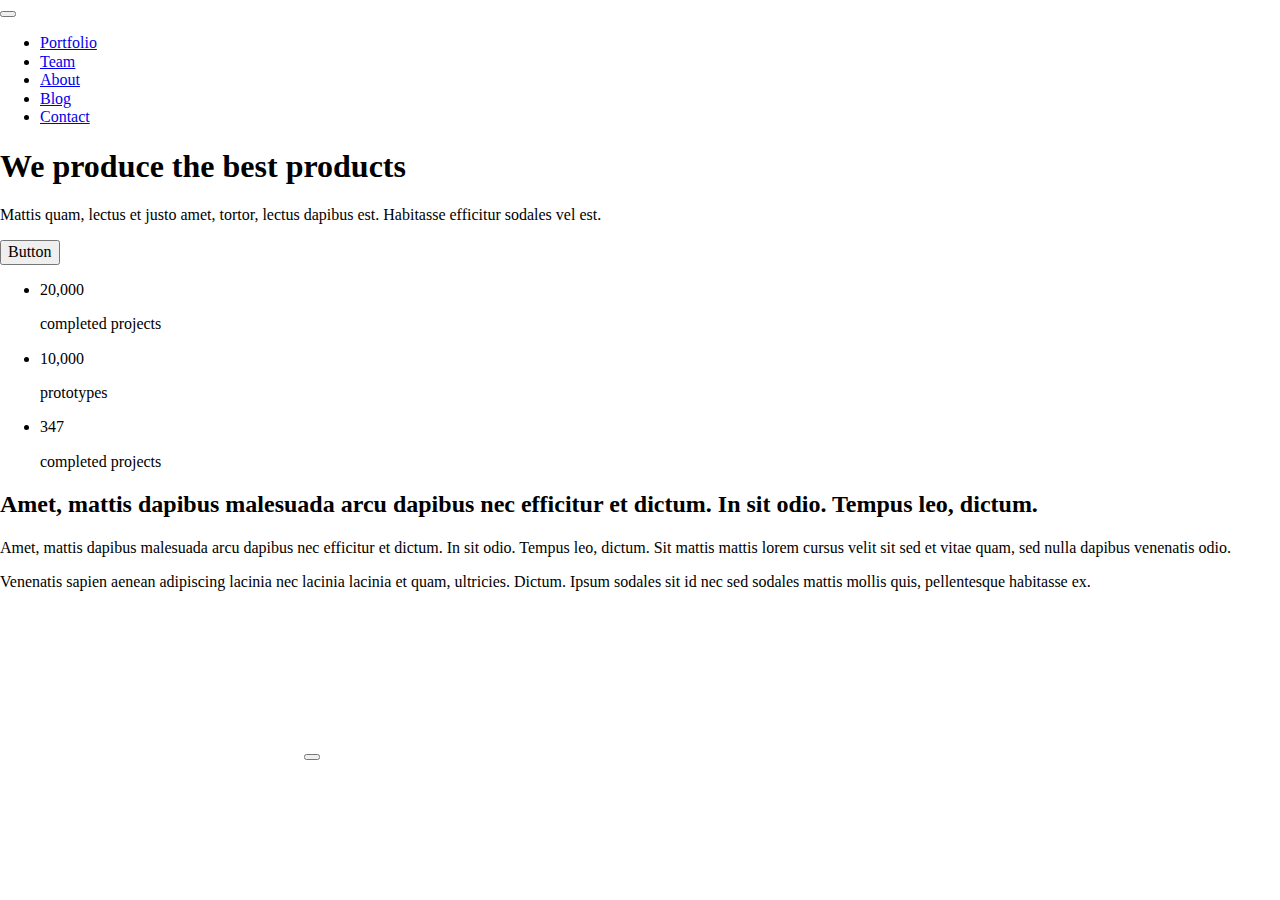
==== commit f4f76d86: "feat: adding initial project structure and css files" ====
--- a/index.html
+++ b/index.html
@@ -5,6 +5,107 @@
     <meta http-equiv="X-UA-Compatible" content="IE=edge" />
     <meta name="viewport" content="width=device-width, initial-scale=1.0" />
     <title>Company | Second Project</title>
+
+    <link rel="stylesheet" href="./css/normalize.css" />
+    <link rel="stylesheet" href="./css/style.css" />
   </head>
-  <body></body>
+  <body>
+    <header class="header">
+      <div class="container">
+        <a class="logo"></a>
+        <div class="header__right">
+          <button class="header__search" aria-label="Search button"></button>
+          <nav class="header__nav nav">
+            <ul class="nav__list">
+              <li class="nav__item">
+                <a href="#" class="nav__link">Portfolio</a>
+              </li>
+              <li class="nav__item">
+                <a href="#" class="nav__link">Team</a>
+              </li>
+              <li class="nav__item">
+                <a href="#" class="nav__link">About</a>
+              </li>
+              <li class="nav__item">
+                <a href="#" class="nav__link">Blog</a>
+              </li>
+              <li class="nav__item">
+                <a href="#" class="nav__link">Contact</a>
+              </li>
+            </ul>
+          </nav>
+        </div>
+      </div>
+    </header>
+    <main>
+      <section class="hero">
+        <div class="container">
+          <h1 class="hero__title">We&nbsp;produce the best products</h1>
+          <p class="hero__descr">
+            Mattis quam, lectus et&nbsp;justo amet, tortor, lectus dapibus est.
+            Habitasse efficitur sodales vel est.
+          </p>
+          <button class="btn btn--light">Button</button>
+        </div>
+      </section>
+      <section class="about">
+        <div class="container">
+          <div class="about__top">
+            <div class="about__col">
+              <ul class="about__list">
+                <li class="about__item">
+                  <div class="completed">
+                    <p class="completed__value">20,000</p>
+                    <p class="completed__descr">completed projects</p>
+                  </div>
+                </li>
+                <li class="about__item">
+                  <div class="completed">
+                    <p class="completed__value">10,000</p>
+                    <p class="completed__descr">prototypes</p>
+                  </div>
+                </li>
+                <li class="about__item">
+                  <div class="completed">
+                    <p class="completed__value">347</p>
+                    <p class="completed__descr">completed projects</p>
+                  </div>
+                </li>
+              </ul>
+            </div>
+            <div class="about__col">
+              <h2 class="about__title">
+                Amet, mattis dapibus malesuada arcu dapibus nec efficitur
+                et&nbsp;dictum. In&nbsp;sit odio. Tempus leo, dictum.
+              </h2>
+              <div class="about__text">
+                <p class="about__descr">
+                  Amet, mattis dapibus malesuada arcu dapibus nec efficitur
+                  et&nbsp;dictum. In&nbsp;sit odio. Tempus leo, dictum. Sit
+                  mattis mattis lorem cursus velit sit sed et&nbsp;vitae quam,
+                  sed nulla dapibus venenatis odio.
+                </p>
+                <p class="about__descr">
+                  Venenatis sapien aenean adipiscing lacinia nec lacinia lacinia
+                  et&nbsp;quam, ultricies. Dictum. Ipsum sodales sit id&nbsp;nec
+                  sed sodales mattis mollis quis, pellentesque
+                  habitasse&nbsp;ex.
+                </p>
+              </div>
+            </div>
+          </div>
+          <div class="about__video">
+            <video src=""></video>
+            <button
+              class="about__play"
+              aria-label="Video playing button"
+            ></button>
+          </div>
+        </div>
+      </section>
+      <section class="portfolio">
+        <div class="container"></div>
+      </section>
+    </main>
+  </body>
 </html>
--- a/css/style.css
+++ b/css/style.css
@@ -0,0 +1,11 @@
+@import url("https://fonts.googleapis.com/css2?family=Inter:wght@100;200;300;400;500;600;700;800;900&display=swap");
+
+:root {
+  --font-family: "Inter", sans-serif;
+}
+
+*,
+*::before,
+*::after {
+  box-sizing: border-box;
+}
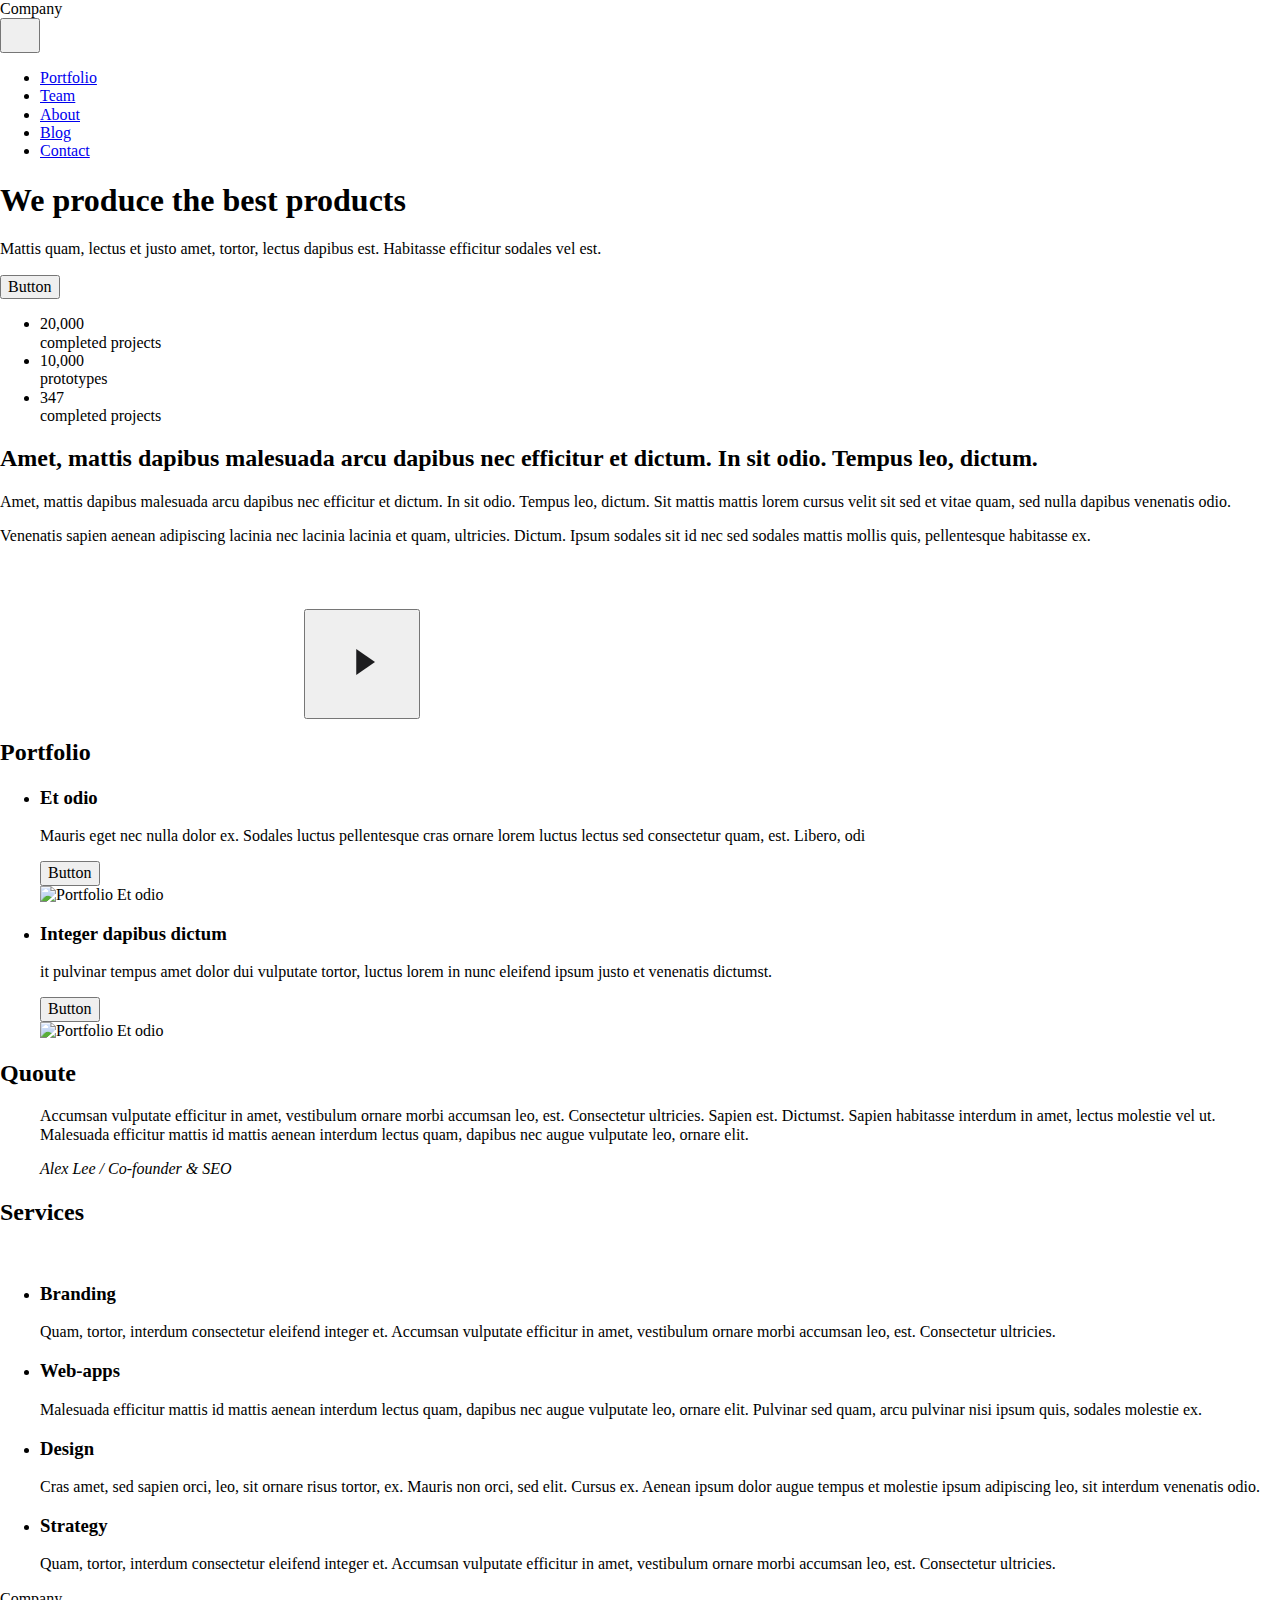
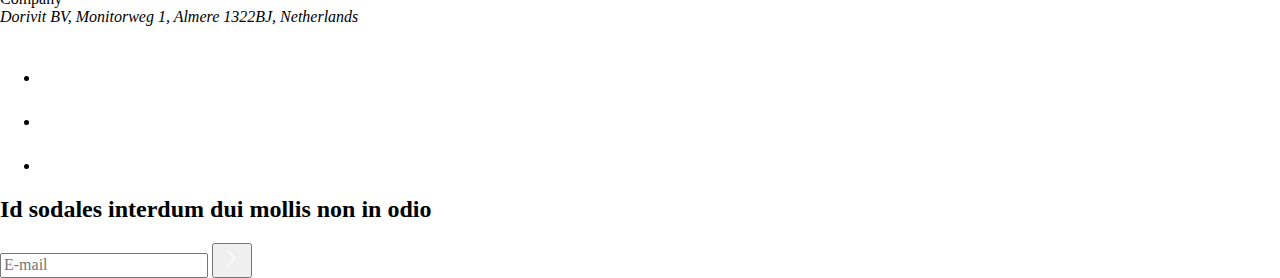
==== commit 76796c94: "feat: adding ready structure of the project" ====
--- a/index.html
+++ b/index.html
@@ -6,17 +6,43 @@
     <meta name="viewport" content="width=device-width, initial-scale=1.0" />
     <title>Company | Second Project</title>
 
-    <link rel="stylesheet" href="./css/normalize.css" />
-    <link rel="stylesheet" href="./css/style.css" />
+    <link rel="stylesheet" href="css/normalize.css" />
+    <link rel="stylesheet" href="css/style.css" />
+    <link rel="stylesheet" href="css/media.css" />
+
+    <script src="js/script.js" defer></script>
   </head>
   <body>
     <header class="header">
-      <div class="container">
-        <a class="logo"></a>
+      <div class="container header__container">
+        <a class="logo">Company</a>
         <div class="header__right">
-          <button class="header__search" aria-label="Search button"></button>
+          <button class="btn-reset header__search" aria-label="Search">
+            <svg
+              width="24"
+              height="24"
+              viewBox="0 0 24 24"
+              fill="none"
+              xmlns="http://www.w3.org/2000/svg"
+            >
+              <circle
+                cx="11.7666"
+                cy="11.7666"
+                r="8.98856"
+                stroke-width="1.5"
+                stroke-linecap="round"
+                stroke-linejoin="round"
+              />
+              <path
+                d="M18.0183 18.4851L21.5423 22"
+                stroke-width="1.5"
+                stroke-linecap="round"
+                stroke-linejoin="round"
+              />
+            </svg>
+          </button>
           <nav class="header__nav nav">
-            <ul class="nav__list">
+            <ul class="list-reset nav__list">
               <li class="nav__item">
                 <a href="#" class="nav__link">Portfolio</a>
               </li>
@@ -40,35 +66,35 @@
     <main>
       <section class="hero">
         <div class="container">
-          <h1 class="hero__title">We&nbsp;produce the best products</h1>
+          <h1 class="hero__title">We&nbsp;produce the&nbsp;best products</h1>
           <p class="hero__descr">
             Mattis quam, lectus et&nbsp;justo amet, tortor, lectus dapibus est.
             Habitasse efficitur sodales vel est.
           </p>
-          <button class="btn btn--light">Button</button>
+          <button class="btn-reset btn btn--light">Button</button>
         </div>
       </section>
       <section class="about">
         <div class="container">
-          <div class="about__top">
+          <div class="about__top grid">
             <div class="about__col">
-              <ul class="about__list">
+              <ul class="list-reset about__list">
                 <li class="about__item">
                   <div class="completed">
-                    <p class="completed__value">20,000</p>
-                    <p class="completed__descr">completed projects</p>
+                    <div class="completed__value">20,000</div>
+                    <div class="completed__descr">completed projects</div>
                   </div>
                 </li>
                 <li class="about__item">
                   <div class="completed">
-                    <p class="completed__value">10,000</p>
-                    <p class="completed__descr">prototypes</p>
+                    <div class="completed__value">10,000</div>
+                    <div class="completed__descr">prototypes</div>
                   </div>
                 </li>
                 <li class="about__item">
                   <div class="completed">
-                    <p class="completed__value">347</p>
-                    <p class="completed__descr">completed projects</p>
+                    <div class="completed__value">347</div>
+                    <div class="completed__descr">completed projects</div>
                   </div>
                 </li>
               </ul>
@@ -95,17 +121,266 @@
             </div>
           </div>
           <div class="about__video">
-            <video src=""></video>
-            <button
-              class="about__play"
-              aria-label="Video playing button"
-            ></button>
+            <video
+              src="video.mp4"
+              poster="img/video-poster.jpg"
+              muted
+              preload="metadata"
+              playsinline
+            ></video>
+            <button class="btn-reset about__play" aria-label="Play video">
+              <svg
+                width="100"
+                height="100"
+                viewBox="0 0 100 100"
+                fill="none"
+                xmlns="http://www.w3.org/2000/svg"
+              >
+                <circle cx="50" cy="50" r="50" />
+                <path
+                  d="M63 50L44.25 62.9904L44.25 37.0096L63 50Z"
+                  fill="#1D1D1F"
+                />
+              </svg>
+            </button>
           </div>
         </div>
       </section>
       <section class="portfolio">
-        <div class="container"></div>
+        <h2 class="visually-hidden">Portfolio</h2>
+        <div class="container">
+          <ul class="list-reset portfolio__list">
+            <li class="portfolio-item grid">
+              <div class="portfolio-item__col">
+                <h3 class="portfolio-item__title">Et&nbsp;odio</h3>
+                <p class="portfolio-item__descr">
+                  Mauris eget nec nulla dolor&nbsp;ex. Sodales luctus
+                  pellentesque cras ornare lorem luctus lectus sed consectetur
+                  quam, est. Libero, odi
+                </p>
+                <button class="btn-reset btn btn--dark">Button</button>
+              </div>
+              <div class="portfolio-item__col">
+                <img
+                  src="img/port-1.jpg"
+                  alt="Portfolio Et odio"
+                  class="portfolio-item__image"
+                />
+              </div>
+            </li>
+            <li class="portfolio-item portfolio-item--reverse grid">
+              <div class="portfolio-item__col">
+                <h3 class="portfolio-item__title">Integer dapibus dictum</h3>
+                <p class="portfolio-item__descr">
+                  it&nbsp;pulvinar tempus amet dolor dui vulputate tortor,
+                  luctus lorem in&nbsp;nunc eleifend ipsum justo
+                  et&nbsp;venenatis dictumst.
+                </p>
+                <button class="btn-reset btn btn--dark">Button</button>
+              </div>
+              <div class="portfolio-item__col">
+                <img
+                  src="img/port-2.jpg"
+                  alt="Portfolio Et odio"
+                  class="portfolio-item__image"
+                />
+              </div>
+            </li>
+          </ul>
+        </div>
+      </section>
+      <section class="quote">
+        <div class="container">
+          <h2 class="quote__title">Quoute</h2>
+          <blockquote class="quote__content">
+            <p class="quote__text">
+              Accumsan vulputate efficitur in&nbsp;amet, vestibulum ornare morbi
+              accumsan leo, est. Consectetur ultricies. Sapien est. Dictumst.
+              Sapien habitasse interdum in&nbsp;amet, lectus molestie
+              vel&nbsp;ut. Malesuada efficitur mattis id&nbsp;mattis aenean
+              interdum lectus quam, dapibus nec augue vulputate leo, ornare
+              elit.
+            </p>
+            <cite class="quote__author">
+              Alex Lee / <span>Co-founder & SEO</span>
+            </cite>
+          </blockquote>
+        </div>
+      </section>
+      <section class="services">
+        <h2 class="visually-hidden">Services</h2>
+        <img
+          src="img/services.jpg"
+          alt=""
+          class="services__image"
+          aria-hidden="true"
+        />
+        <div class="container">
+          <ul class="list-reset services__list">
+            <li class="services-item grid">
+              <div class="services-item__col">
+                <h3 class="services-item__title">Branding</h3>
+              </div>
+              <div class="services-item__col">
+                <p class="services-item__descr">
+                  Quam, tortor, interdum consectetur eleifend integer&nbsp;et.
+                  Accumsan vulputate efficitur in&nbsp;amet, vestibulum ornare
+                  morbi accumsan leo, est. Consectetur ultricies.
+                </p>
+              </div>
+            </li>
+            <li class="services-item grid">
+              <div class="services-item__col">
+                <h3 class="services-item__title">Web-apps</h3>
+              </div>
+              <div class="services-item__col">
+                <p class="services-item__descr">
+                  Malesuada efficitur mattis id&nbsp;mattis aenean interdum
+                  lectus quam, dapibus nec augue vulputate leo, ornare elit.
+                  Pulvinar sed quam, arcu pulvinar nisi ipsum quis, sodales
+                  molestie&nbsp;ex.
+                </p>
+              </div>
+            </li>
+            <li class="services-item grid">
+              <div class="services-item__col">
+                <h3 class="services-item__title">Design</h3>
+              </div>
+              <div class="services-item__col">
+                <p class="services-item__descr">
+                  Cras amet, sed sapien orci, leo, sit ornare risus tortor, ex.
+                  Mauris non orci, sed elit. Cursus ex. Aenean ipsum dolor augue
+                  tempus et&nbsp;molestie ipsum adipiscing leo, sit interdum
+                  venenatis odio.
+                </p>
+              </div>
+            </li>
+            <li class="services-item grid">
+              <div class="services-item__col">
+                <h3 class="services-item__title">Strategy</h3>
+              </div>
+              <div class="services-item__col">
+                <p class="services-item__descr">
+                  Quam, tortor, interdum consectetur eleifend integer&nbsp;et.
+                  Accumsan vulputate efficitur in&nbsp;amet, vestibulum ornare
+                  morbi accumsan leo, est. Consectetur ultricies.
+                </p>
+              </div>
+            </li>
+          </ul>
+        </div>
       </section>
     </main>
+    <footer class="footer">
+      <div class="container grid">
+        <div class="footer__col">
+          <a class="logo footer__logo">Company</a>
+          <address class="footer__address">
+            Dorivit BV, Monitorweg&nbsp;1, Almere 1322BJ, Netherlands
+          </address>
+          <ul class="list-reset footer__social social">
+            <li class="social__item">
+              <a
+                href="#"
+                class="social__link"
+                target="_blank"
+                aria-label="Facebook"
+              >
+                <svg
+                  width="40"
+                  height="40"
+                  viewBox="0 0 40 40"
+                  fill="none"
+                  xmlns="http://www.w3.org/2000/svg"
+                >
+                  <path
+                    fill-rule="evenodd"
+                    clip-rule="evenodd"
+                    d="M20 0.000488281C8.95431 0.000488281 0 8.95479 0 20.0005C0 31.0462 8.95431 40.0005 20 40.0005C31.0457 40.0005 40 31.0462 40 20.0005C40 8.95479 31.0457 0.000488281 20 0.000488281ZM22.0846 20.879V31.7601H17.5826V20.8794H15.3333V17.1297H17.5826V14.8785C17.5826 11.8195 18.8526 10.0005 22.461 10.0005H25.4651V13.7506H23.5873C22.1827 13.7506 22.0897 14.2746 22.0897 15.2526L22.0846 17.1293H25.4863L25.0883 20.879H22.0846Z"
+                    fill="white"
+                  />
+                </svg>
+              </a>
+            </li>
+            <li class="social__item">
+              <a
+                href="#"
+                class="social__link"
+                target="_blank"
+                aria-label="Telegram"
+              >
+                <svg
+                  width="40"
+                  height="40"
+                  viewBox="0 0 40 40"
+                  fill="none"
+                  xmlns="http://www.w3.org/2000/svg"
+                >
+                  <path
+                    fill-rule="evenodd"
+                    clip-rule="evenodd"
+                    d="M20 40.0005C31.0457 40.0005 40 31.0462 40 20.0005C40 8.95479 31.0457 0.000488281 20 0.000488281C8.95431 0.000488281 0 8.95479 0 20.0005C0 31.0462 8.95431 40.0005 20 40.0005ZM16.3333 29.1672C16.8198 29.1672 17.0421 28.9507 17.3107 28.6892L17.3333 28.6672L19.7356 26.3313L24.7333 30.0237C25.6531 30.5311 26.3169 30.2684 26.546 29.1697L29.8268 13.7092C30.1627 12.3625 29.3135 11.7517 28.4336 12.1512L9.1686 19.5797C7.85358 20.1072 7.86125 20.8408 8.9289 21.1677L13.8727 22.7108L25.3182 15.4899C25.8585 15.1623 26.3544 15.3384 25.9474 15.6997L16.6738 24.0684L16.6737 24.0683L16.6737 24.0685L16.6733 24.0688L16.6736 24.069L16.3333 29.1672Z"
+                    fill="white"
+                  />
+                </svg>
+              </a>
+            </li>
+            <li class="social__item">
+              <a
+                href="#"
+                class="social__link"
+                target="_blank"
+                aria-label="Google Plus"
+              >
+                <svg
+                  width="40"
+                  height="40"
+                  viewBox="0 0 40 40"
+                  fill="none"
+                  xmlns="http://www.w3.org/2000/svg"
+                >
+                  <path
+                    fill-rule="evenodd"
+                    clip-rule="evenodd"
+                    d="M0 20.0005C0 8.95479 8.95431 0.000488281 20 0.000488281C31.0457 0.000488281 40 8.95479 40 20.0005C40 31.0462 31.0457 40.0005 20 40.0005C8.95431 40.0005 0 31.0462 0 20.0005ZM16.34 19.4291V21.6005H19.9439C19.7987 22.5324 18.8546 24.3329 16.34 24.3329C14.1704 24.3329 12.4003 22.5414 12.4003 20.3338C12.4003 18.1262 14.1704 16.3348 16.34 16.3348C17.5746 16.3348 18.4007 16.8595 18.8727 17.3119L20.5975 15.6562C19.49 14.6248 18.0557 14.0005 16.34 14.0005C12.8269 14.0005 9.98557 16.8324 9.98557 20.3338C9.98557 23.8353 12.8269 26.6672 16.34 26.6672C20.0075 26.6672 22.4403 24.0976 22.4403 20.4786C22.4403 20.0624 22.3949 19.7457 22.3404 19.4291H16.34ZM28.1412 19.4291H29.9567V21.2386H28.1412V23.0481H26.3256V21.2386H24.51V19.4291H26.3256V17.6195H28.1412V19.4291Z"
+                    fill="white"
+                  />
+                </svg>
+              </a>
+            </li>
+          </ul>
+        </div>
+        <div class="footer__col">
+          <h2 class="footer__title">
+            Id&nbsp;sodales interdum dui mollis non in&nbsp;odio
+          </h2>
+          <form action="#" class="footer__form">
+            <input
+              type="email"
+              name="email"
+              class="footer__input"
+              placeholder="E-mail"
+            />
+            <button class="btn-reset footer__btn" aria-label="Send E-mail">
+              <svg
+                width="24"
+                height="24"
+                viewBox="0 0 24 24"
+                fill="none"
+                xmlns="http://www.w3.org/2000/svg"
+              >
+                <path
+                  d="M8 5L15 12L8 19"
+                  stroke="white"
+                  stroke-width="1.5"
+                  stroke-linecap="round"
+                  stroke-linejoin="round"
+                />
+              </svg>
+            </button>
+          </form>
+        </div>
+      </div>
+    </footer>
   </body>
 </html>
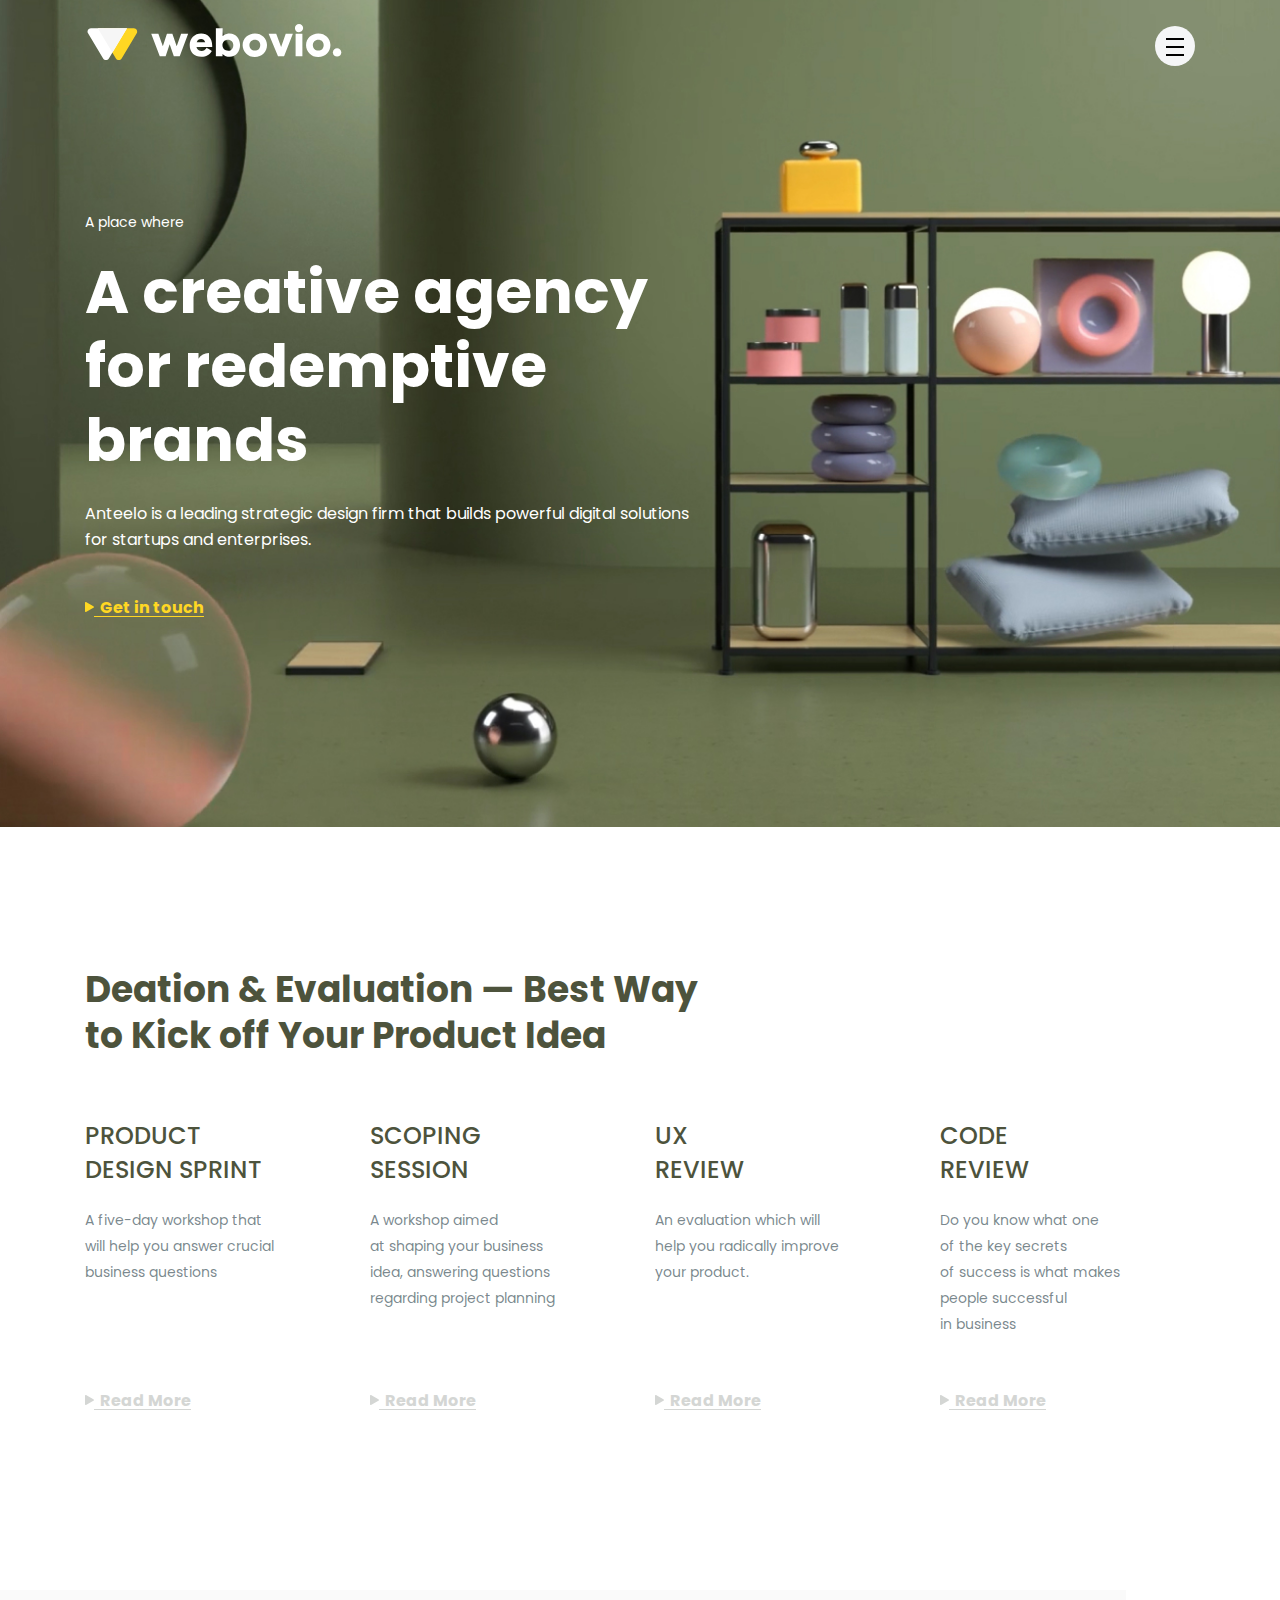
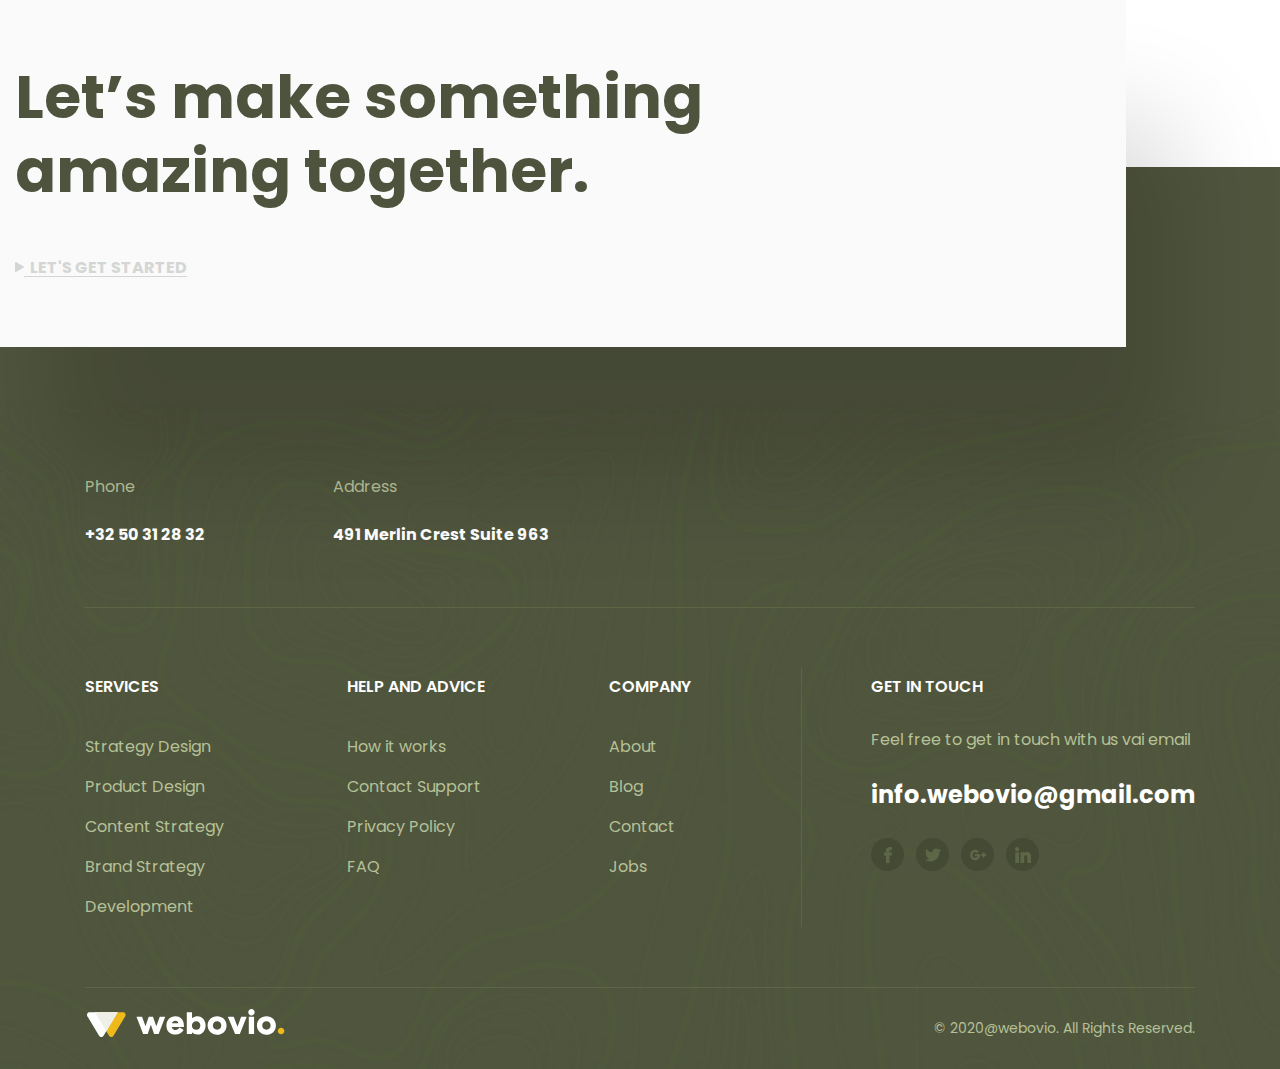
==== commit a585fe04: "Merge pull request #1 from Azizbek98/webovio-project-1" ====
--- a/index.html
+++ b/index.html
@@ -4,381 +4,378 @@
     <meta charset="UTF-8" />
     <meta http-equiv="X-UA-Compatible" content="IE=edge" />
     <meta name="viewport" content="width=device-width, initial-scale=1.0" />
-    <title>Company | Second Project</title>
+    <title>Webovio | First Project</title>
 
     <link rel="stylesheet" href="css/normalize.css" />
     <link rel="stylesheet" href="css/style.css" />
-    <link rel="stylesheet" href="css/media.css" />
-
-    <script src="js/script.js" defer></script>
   </head>
   <body>
     <header class="header">
-      <div class="container header__container">
-        <a class="logo">Company</a>
-        <div class="header__right">
-          <button class="btn-reset header__search" aria-label="Search">
-            <svg
-              width="24"
-              height="24"
-              viewBox="0 0 24 24"
-              fill="none"
-              xmlns="http://www.w3.org/2000/svg"
-            >
-              <circle
-                cx="11.7666"
-                cy="11.7666"
-                r="8.98856"
-                stroke-width="1.5"
-                stroke-linecap="round"
-                stroke-linejoin="round"
-              />
-              <path
-                d="M18.0183 18.4851L21.5423 22"
-                stroke-width="1.5"
-                stroke-linecap="round"
-                stroke-linejoin="round"
-              />
-            </svg>
-          </button>
-          <nav class="header__nav nav">
-            <ul class="list-reset nav__list">
-              <li class="nav__item">
-                <a href="#" class="nav__link">Portfolio</a>
-              </li>
-              <li class="nav__item">
-                <a href="#" class="nav__link">Team</a>
-              </li>
-              <li class="nav__item">
-                <a href="#" class="nav__link">About</a>
-              </li>
-              <li class="nav__item">
-                <a href="#" class="nav__link">Blog</a>
-              </li>
-              <li class="nav__item">
-                <a href="#" class="nav__link">Contact</a>
-              </li>
-            </ul>
-          </nav>
-        </div>
+      <div class="container header-container">
+        <a class="logo">
+          <img src="./images/header-logo.svg" alt="Webovio logo" />
+        </a>
+        <button class="burger btn-reset" aria-label="Open menu button">
+          <span class="burger-line"></span>
+          <span class="burger-line"></span>
+          <span class="burger-line"></span>
+        </button>
       </div>
     </header>
     <main>
       <section class="hero">
         <div class="container">
-          <h1 class="hero__title">We&nbsp;produce the&nbsp;best products</h1>
-          <p class="hero__descr">
-            Mattis quam, lectus et&nbsp;justo amet, tortor, lectus dapibus est.
-            Habitasse efficitur sodales vel est.
-          </p>
-          <button class="btn-reset btn btn--light">Button</button>
+          <div class="hero-content">
+            <span class="hero-subtitle">A place where </span>
+            <h1 class="hero-title">
+              A&nbsp;creative agency for redemptive brands
+            </h1>
+            <p class="hero-descr">
+              Anteelo is&nbsp;a&nbsp;leading strategic design firm that builds
+              powerful digital solutions for startups and enterprises.
+            </p>
+            <a href="#" class="hero-link link">
+              <svg
+                xmlns="http://www.w3.org/2000/svg"
+                xmlns:xlink="http://www.w3.org/1999/xlink"
+                viewBox="471.5 159.459 122.155 137.081"
+                width="122.155pt"
+                height="137.081pt"
+              >
+                <defs>
+                  <clipPath id="_clipPath_YCCafpjom1RSj6XHLEax316NahfwlD2V">
+                    <rect
+                      x="471.5"
+                      y="159.459"
+                      width="122.155"
+                      height="137.081"
+                    />
+                  </clipPath>
+                </defs>
+                <g clip-path="url(#_clipPath_YCCafpjom1RSj6XHLEax316NahfwlD2V)">
+                  <path
+                    d=" M 585.643 239.176 L 538.25 266.538 L 490.858 293.9 C 480.174 300.068 471.5 295.061 471.5 282.724 L 471.5 228 L 471.5 173.276 C 471.5 160.939 480.174 155.932 490.857 162.1 L 538.25 189.462 L 585.643 216.824 C 596.326 222.992 596.326 233.008 585.643 239.176 Z "
+                  />
+                </g>
+              </svg>
+              <span>Get in touch</span>
+            </a>
+          </div>
         </div>
       </section>
-      <section class="about">
+      <section class="services">
         <div class="container">
-          <div class="about__top grid">
-            <div class="about__col">
-              <ul class="list-reset about__list">
-                <li class="about__item">
-                  <div class="completed">
-                    <div class="completed__value">20,000</div>
-                    <div class="completed__descr">completed projects</div>
-                  </div>
-                </li>
-                <li class="about__item">
-                  <div class="completed">
-                    <div class="completed__value">10,000</div>
-                    <div class="completed__descr">prototypes</div>
-                  </div>
-                </li>
-                <li class="about__item">
-                  <div class="completed">
-                    <div class="completed__value">347</div>
-                    <div class="completed__descr">completed projects</div>
-                  </div>
-                </li>
-              </ul>
-            </div>
-            <div class="about__col">
-              <h2 class="about__title">
-                Amet, mattis dapibus malesuada arcu dapibus nec efficitur
-                et&nbsp;dictum. In&nbsp;sit odio. Tempus leo, dictum.
-              </h2>
-              <div class="about__text">
-                <p class="about__descr">
-                  Amet, mattis dapibus malesuada arcu dapibus nec efficitur
-                  et&nbsp;dictum. In&nbsp;sit odio. Tempus leo, dictum. Sit
-                  mattis mattis lorem cursus velit sit sed et&nbsp;vitae quam,
-                  sed nulla dapibus venenatis odio.
-                </p>
-                <p class="about__descr">
-                  Venenatis sapien aenean adipiscing lacinia nec lacinia lacinia
-                  et&nbsp;quam, ultricies. Dictum. Ipsum sodales sit id&nbsp;nec
-                  sed sodales mattis mollis quis, pellentesque
-                  habitasse&nbsp;ex.
-                </p>
-              </div>
-            </div>
-          </div>
-          <div class="about__video">
-            <video
-              src="video.mp4"
-              poster="img/video-poster.jpg"
-              muted
-              preload="metadata"
-              playsinline
-            ></video>
-            <button class="btn-reset about__play" aria-label="Play video">
-              <svg
-                width="100"
-                height="100"
-                viewBox="0 0 100 100"
-                fill="none"
-                xmlns="http://www.w3.org/2000/svg"
-              >
-                <circle cx="50" cy="50" r="50" />
-                <path
-                  d="M63 50L44.25 62.9904L44.25 37.0096L63 50Z"
-                  fill="#1D1D1F"
-                />
-              </svg>
-            </button>
-          </div>
-        </div>
-      </section>
-      <section class="portfolio">
-        <h2 class="visually-hidden">Portfolio</h2>
-        <div class="container">
-          <ul class="list-reset portfolio__list">
-            <li class="portfolio-item grid">
-              <div class="portfolio-item__col">
-                <h3 class="portfolio-item__title">Et&nbsp;odio</h3>
-                <p class="portfolio-item__descr">
-                  Mauris eget nec nulla dolor&nbsp;ex. Sodales luctus
-                  pellentesque cras ornare lorem luctus lectus sed consectetur
-                  quam, est. Libero, odi
-                </p>
-                <button class="btn-reset btn btn--dark">Button</button>
-              </div>
-              <div class="portfolio-item__col">
-                <img
-                  src="img/port-1.jpg"
-                  alt="Portfolio Et odio"
-                  class="portfolio-item__image"
-                />
-              </div>
+          <h2 class="site-title services-title">
+            Deation &amp;&nbsp;Evaluation&nbsp;&mdash; Best Way to&nbsp;Kick off
+            Your Product Idea
+          </h2>
+          <ul class="services-list list-reset">
+            <li class="services-item">
+              <h3 class="services-subtitle">Product Design Sprint</h3>
+              <p class="services-descr">
+                A&nbsp;five-day workshop that will help you answer crucial
+                business questions
+              </p>
+              <a href="#" class="services-link link">
+                <svg
+                  xmlns="http://www.w3.org/2000/svg"
+                  xmlns:xlink="http://www.w3.org/1999/xlink"
+                  viewBox="471.5 159.459 122.155 137.081"
+                  width="122.155pt"
+                  height="137.081pt"
+                >
+                  <defs>
+                    <clipPath id="_clipPath_YCCafpjom1RSj6XHLEax316NahfwlD2V">
+                      <rect
+                        x="471.5"
+                        y="159.459"
+                        width="122.155"
+                        height="137.081"
+                      />
+                    </clipPath>
+                  </defs>
+                  <g
+                    clip-path="url(#_clipPath_YCCafpjom1RSj6XHLEax316NahfwlD2V)"
+                  >
+                    <path
+                      d=" M 585.643 239.176 L 538.25 266.538 L 490.858 293.9 C 480.174 300.068 471.5 295.061 471.5 282.724 L 471.5 228 L 471.5 173.276 C 471.5 160.939 480.174 155.932 490.857 162.1 L 538.25 189.462 L 585.643 216.824 C 596.326 222.992 596.326 233.008 585.643 239.176 Z "
+                    />
+                  </g>
+                </svg>
+                <span>Read More</span>
+              </a>
             </li>
-            <li class="portfolio-item portfolio-item--reverse grid">
-              <div class="portfolio-item__col">
-                <h3 class="portfolio-item__title">Integer dapibus dictum</h3>
-                <p class="portfolio-item__descr">
-                  it&nbsp;pulvinar tempus amet dolor dui vulputate tortor,
-                  luctus lorem in&nbsp;nunc eleifend ipsum justo
-                  et&nbsp;venenatis dictumst.
-                </p>
-                <button class="btn-reset btn btn--dark">Button</button>
-              </div>
-              <div class="portfolio-item__col">
-                <img
-                  src="img/port-2.jpg"
-                  alt="Portfolio Et odio"
-                  class="portfolio-item__image"
-                />
-              </div>
+            <li class="services-item">
+              <h3 class="services-subtitle">Scoping Session</h3>
+              <p class="services-descr">
+                A&nbsp;workshop aimed at&nbsp;shaping your business idea,
+                answering questions regarding project planning
+              </p>
+              <a href="#" class="services-link link">
+                <svg
+                  xmlns="http://www.w3.org/2000/svg"
+                  xmlns:xlink="http://www.w3.org/1999/xlink"
+                  viewBox="471.5 159.459 122.155 137.081"
+                  width="122.155pt"
+                  height="137.081pt"
+                >
+                  <defs>
+                    <clipPath id="_clipPath_YCCafpjom1RSj6XHLEax316NahfwlD2V">
+                      <rect
+                        x="471.5"
+                        y="159.459"
+                        width="122.155"
+                        height="137.081"
+                      />
+                    </clipPath>
+                  </defs>
+                  <g
+                    clip-path="url(#_clipPath_YCCafpjom1RSj6XHLEax316NahfwlD2V)"
+                  >
+                    <path
+                      d=" M 585.643 239.176 L 538.25 266.538 L 490.858 293.9 C 480.174 300.068 471.5 295.061 471.5 282.724 L 471.5 228 L 471.5 173.276 C 471.5 160.939 480.174 155.932 490.857 162.1 L 538.25 189.462 L 585.643 216.824 C 596.326 222.992 596.326 233.008 585.643 239.176 Z "
+                    />
+                  </g>
+                </svg>
+                <span>Read More</span>
+              </a>
+            </li>
+            <li class="services-item">
+              <h3 class="services-subtitle">
+                UX <br />
+                Review
+              </h3>
+              <p class="services-descr">
+                An&nbsp;evaluation which will help you radically improve your
+                product.
+              </p>
+              <a href="#" class="services-link link">
+                <svg
+                  xmlns="http://www.w3.org/2000/svg"
+                  xmlns:xlink="http://www.w3.org/1999/xlink"
+                  viewBox="471.5 159.459 122.155 137.081"
+                  width="122.155pt"
+                  height="137.081pt"
+                >
+                  <defs>
+                    <clipPath id="_clipPath_YCCafpjom1RSj6XHLEax316NahfwlD2V">
+                      <rect
+                        x="471.5"
+                        y="159.459"
+                        width="122.155"
+                        height="137.081"
+                      />
+                    </clipPath>
+                  </defs>
+                  <g
+                    clip-path="url(#_clipPath_YCCafpjom1RSj6XHLEax316NahfwlD2V)"
+                  >
+                    <path
+                      d=" M 585.643 239.176 L 538.25 266.538 L 490.858 293.9 C 480.174 300.068 471.5 295.061 471.5 282.724 L 471.5 228 L 471.5 173.276 C 471.5 160.939 480.174 155.932 490.857 162.1 L 538.25 189.462 L 585.643 216.824 C 596.326 222.992 596.326 233.008 585.643 239.176 Z "
+                    />
+                  </g>
+                </svg>
+                <span>Read More</span>
+              </a>
+            </li>
+            <li class="services-item">
+              <h3 class="services-subtitle">
+                Code <br />
+                Review
+              </h3>
+              <p class="services-descr">
+                Do&nbsp;you know what one of&nbsp;the key secrets
+                of&nbsp;success is&nbsp;what makes people successful
+                in&nbsp;business
+              </p>
+              <a href="#" class="services-link link">
+                <svg
+                  xmlns="http://www.w3.org/2000/svg"
+                  xmlns:xlink="http://www.w3.org/1999/xlink"
+                  viewBox="471.5 159.459 122.155 137.081"
+                  width="122.155pt"
+                  height="137.081pt"
+                >
+                  <defs>
+                    <clipPath id="_clipPath_YCCafpjom1RSj6XHLEax316NahfwlD2V">
+                      <rect
+                        x="471.5"
+                        y="159.459"
+                        width="122.155"
+                        height="137.081"
+                      />
+                    </clipPath>
+                  </defs>
+                  <g
+                    clip-path="url(#_clipPath_YCCafpjom1RSj6XHLEax316NahfwlD2V)"
+                  >
+                    <path
+                      d=" M 585.643 239.176 L 538.25 266.538 L 490.858 293.9 C 480.174 300.068 471.5 295.061 471.5 282.724 L 471.5 228 L 471.5 173.276 C 471.5 160.939 480.174 155.932 490.857 162.1 L 538.25 189.462 L 585.643 216.824 C 596.326 222.992 596.326 233.008 585.643 239.176 Z "
+                    />
+                  </g>
+                </svg>
+                <span>Read More</span>
+              </a>
             </li>
           </ul>
         </div>
       </section>
-      <section class="quote">
+      <section class="get-started">
         <div class="container">
-          <h2 class="quote__title">Quoute</h2>
-          <blockquote class="quote__content">
-            <p class="quote__text">
-              Accumsan vulputate efficitur in&nbsp;amet, vestibulum ornare morbi
-              accumsan leo, est. Consectetur ultricies. Sapien est. Dictumst.
-              Sapien habitasse interdum in&nbsp;amet, lectus molestie
-              vel&nbsp;ut. Malesuada efficitur mattis id&nbsp;mattis aenean
-              interdum lectus quam, dapibus nec augue vulputate leo, ornare
-              elit.
-            </p>
-            <cite class="quote__author">
-              Alex Lee / <span>Co-founder & SEO</span>
-            </cite>
-          </blockquote>
-        </div>
-      </section>
-      <section class="services">
-        <h2 class="visually-hidden">Services</h2>
-        <img
-          src="img/services.jpg"
-          alt=""
-          class="services__image"
-          aria-hidden="true"
-        />
-        <div class="container">
-          <ul class="list-reset services__list">
-            <li class="services-item grid">
-              <div class="services-item__col">
-                <h3 class="services-item__title">Branding</h3>
-              </div>
-              <div class="services-item__col">
-                <p class="services-item__descr">
-                  Quam, tortor, interdum consectetur eleifend integer&nbsp;et.
-                  Accumsan vulputate efficitur in&nbsp;amet, vestibulum ornare
-                  morbi accumsan leo, est. Consectetur ultricies.
-                </p>
-              </div>
-            </li>
-            <li class="services-item grid">
-              <div class="services-item__col">
-                <h3 class="services-item__title">Web-apps</h3>
-              </div>
-              <div class="services-item__col">
-                <p class="services-item__descr">
-                  Malesuada efficitur mattis id&nbsp;mattis aenean interdum
-                  lectus quam, dapibus nec augue vulputate leo, ornare elit.
-                  Pulvinar sed quam, arcu pulvinar nisi ipsum quis, sodales
-                  molestie&nbsp;ex.
-                </p>
-              </div>
-            </li>
-            <li class="services-item grid">
-              <div class="services-item__col">
-                <h3 class="services-item__title">Design</h3>
-              </div>
-              <div class="services-item__col">
-                <p class="services-item__descr">
-                  Cras amet, sed sapien orci, leo, sit ornare risus tortor, ex.
-                  Mauris non orci, sed elit. Cursus ex. Aenean ipsum dolor augue
-                  tempus et&nbsp;molestie ipsum adipiscing leo, sit interdum
-                  venenatis odio.
-                </p>
-              </div>
-            </li>
-            <li class="services-item grid">
-              <div class="services-item__col">
-                <h3 class="services-item__title">Strategy</h3>
-              </div>
-              <div class="services-item__col">
-                <p class="services-item__descr">
-                  Quam, tortor, interdum consectetur eleifend integer&nbsp;et.
-                  Accumsan vulputate efficitur in&nbsp;amet, vestibulum ornare
-                  morbi accumsan leo, est. Consectetur ultricies.
-                </p>
-              </div>
-            </li>
-          </ul>
+          <h2 class="get-started-title">
+            Let&rsquo;s make something amazing together.
+          </h2>
+          <a href="#" class="get-started-link link">
+            <svg
+              xmlns="http://www.w3.org/2000/svg"
+              xmlns:xlink="http://www.w3.org/1999/xlink"
+              viewBox="471.5 159.459 122.155 137.081"
+              width="122.155pt"
+              height="137.081pt"
+            >
+              <defs>
+                <clipPath id="_clipPath_YCCafpjom1RSj6XHLEax316NahfwlD2V">
+                  <rect
+                    x="471.5"
+                    y="159.459"
+                    width="122.155"
+                    height="137.081"
+                  />
+                </clipPath>
+              </defs>
+              <g clip-path="url(#_clipPath_YCCafpjom1RSj6XHLEax316NahfwlD2V)">
+                <path
+                  d=" M 585.643 239.176 L 538.25 266.538 L 490.858 293.9 C 480.174 300.068 471.5 295.061 471.5 282.724 L 471.5 228 L 471.5 173.276 C 471.5 160.939 480.174 155.932 490.857 162.1 L 538.25 189.462 L 585.643 216.824 C 596.326 222.992 596.326 233.008 585.643 239.176 Z "
+                />
+              </g>
+            </svg>
+            <span>Let's get started</span>
+          </a>
         </div>
       </section>
     </main>
     <footer class="footer">
-      <div class="container grid">
-        <div class="footer__col">
-          <a class="logo footer__logo">Company</a>
-          <address class="footer__address">
-            Dorivit BV, Monitorweg&nbsp;1, Almere 1322BJ, Netherlands
-          </address>
-          <ul class="list-reset footer__social social">
-            <li class="social__item">
-              <a
-                href="#"
-                class="social__link"
-                target="_blank"
-                aria-label="Facebook"
-              >
-                <svg
-                  width="40"
-                  height="40"
-                  viewBox="0 0 40 40"
-                  fill="none"
-                  xmlns="http://www.w3.org/2000/svg"
-                >
-                  <path
-                    fill-rule="evenodd"
-                    clip-rule="evenodd"
-                    d="M20 0.000488281C8.95431 0.000488281 0 8.95479 0 20.0005C0 31.0462 8.95431 40.0005 20 40.0005C31.0457 40.0005 40 31.0462 40 20.0005C40 8.95479 31.0457 0.000488281 20 0.000488281ZM22.0846 20.879V31.7601H17.5826V20.8794H15.3333V17.1297H17.5826V14.8785C17.5826 11.8195 18.8526 10.0005 22.461 10.0005H25.4651V13.7506H23.5873C22.1827 13.7506 22.0897 14.2746 22.0897 15.2526L22.0846 17.1293H25.4863L25.0883 20.879H22.0846Z"
-                    fill="white"
-                  />
-                </svg>
-              </a>
-            </li>
-            <li class="social__item">
-              <a
-                href="#"
-                class="social__link"
-                target="_blank"
-                aria-label="Telegram"
-              >
-                <svg
-                  width="40"
-                  height="40"
-                  viewBox="0 0 40 40"
-                  fill="none"
-                  xmlns="http://www.w3.org/2000/svg"
-                >
-                  <path
-                    fill-rule="evenodd"
-                    clip-rule="evenodd"
-                    d="M20 40.0005C31.0457 40.0005 40 31.0462 40 20.0005C40 8.95479 31.0457 0.000488281 20 0.000488281C8.95431 0.000488281 0 8.95479 0 20.0005C0 31.0462 8.95431 40.0005 20 40.0005ZM16.3333 29.1672C16.8198 29.1672 17.0421 28.9507 17.3107 28.6892L17.3333 28.6672L19.7356 26.3313L24.7333 30.0237C25.6531 30.5311 26.3169 30.2684 26.546 29.1697L29.8268 13.7092C30.1627 12.3625 29.3135 11.7517 28.4336 12.1512L9.1686 19.5797C7.85358 20.1072 7.86125 20.8408 8.9289 21.1677L13.8727 22.7108L25.3182 15.4899C25.8585 15.1623 26.3544 15.3384 25.9474 15.6997L16.6738 24.0684L16.6737 24.0683L16.6737 24.0685L16.6733 24.0688L16.6736 24.069L16.3333 29.1672Z"
-                    fill="white"
-                  />
-                </svg>
-              </a>
-            </li>
-            <li class="social__item">
-              <a
-                href="#"
-                class="social__link"
-                target="_blank"
-                aria-label="Google Plus"
-              >
-                <svg
-                  width="40"
-                  height="40"
-                  viewBox="0 0 40 40"
-                  fill="none"
-                  xmlns="http://www.w3.org/2000/svg"
-                >
-                  <path
-                    fill-rule="evenodd"
-                    clip-rule="evenodd"
-                    d="M0 20.0005C0 8.95479 8.95431 0.000488281 20 0.000488281C31.0457 0.000488281 40 8.95479 40 20.0005C40 31.0462 31.0457 40.0005 20 40.0005C8.95431 40.0005 0 31.0462 0 20.0005ZM16.34 19.4291V21.6005H19.9439C19.7987 22.5324 18.8546 24.3329 16.34 24.3329C14.1704 24.3329 12.4003 22.5414 12.4003 20.3338C12.4003 18.1262 14.1704 16.3348 16.34 16.3348C17.5746 16.3348 18.4007 16.8595 18.8727 17.3119L20.5975 15.6562C19.49 14.6248 18.0557 14.0005 16.34 14.0005C12.8269 14.0005 9.98557 16.8324 9.98557 20.3338C9.98557 23.8353 12.8269 26.6672 16.34 26.6672C20.0075 26.6672 22.4403 24.0976 22.4403 20.4786C22.4403 20.0624 22.3949 19.7457 22.3404 19.4291H16.34ZM28.1412 19.4291H29.9567V21.2386H28.1412V23.0481H26.3256V21.2386H24.51V19.4291H26.3256V17.6195H28.1412V19.4291Z"
-                    fill="white"
-                  />
-                </svg>
-              </a>
-            </li>
-          </ul>
-        </div>
-        <div class="footer__col">
-          <h2 class="footer__title">
-            Id&nbsp;sodales interdum dui mollis non in&nbsp;odio
-          </h2>
-          <form action="#" class="footer__form">
-            <input
-              type="email"
-              name="email"
-              class="footer__input"
-              placeholder="E-mail"
-            />
-            <button class="btn-reset footer__btn" aria-label="Send E-mail">
-              <svg
-                width="24"
-                height="24"
-                viewBox="0 0 24 24"
-                fill="none"
-                xmlns="http://www.w3.org/2000/svg"
-              >
-                <path
-                  d="M8 5L15 12L8 19"
-                  stroke="white"
-                  stroke-width="1.5"
-                  stroke-linecap="round"
-                  stroke-linejoin="round"
-                />
-              </svg>
-            </button>
-          </form>
+      <div class="container">
+        <div class="footer-top">
+          <div class="footer-contacts-item">
+            <span class="footer-contacts-text">Phone</span>
+            <a href="tel:+3250312832" class="footer-contacts-value">
+              +32 50 31 28 32
+            </a>
+          </div>
+          <div class="footer-contacts-item">
+            <span class="footer-contacts-text">Address</span>
+            <address class="footer-contacts-value">
+              491 Merlin Crest Suite 963
+            </address>
+          </div>
+        </div>
+        <div class="footer-middle">
+          <div class="footer-column">
+            <h3 class="footer-title">Services</h3>
+            <ul class="footer-list list-reset">
+              <li class="footer-item">
+                <a href="#" class="footer-link">Strategy Design</a>
+              </li>
+              <li class="footer-item">
+                <a href="#" class="footer-link">Product Design</a>
+              </li>
+              <li class="footer-item">
+                <a href="#" class="footer-link">Content Strategy</a>
+              </li>
+              <li class="footer-item">
+                <a href="#" class="footer-link">Brand Strategy</a>
+              </li>
+              <li class="footer-item">
+                <a href="#" class="footer-link">Development</a>
+              </li>
+            </ul>
+          </div>
+          <div class="footer-column">
+            <h3 class="footer-title">Help And Advice</h3>
+            <ul class="footer-list list-reset">
+              <li class="footer-item">
+                <a href="#" class="footer-link">How it works</a>
+              </li>
+              <li class="footer-item">
+                <a href="#" class="footer-link">Contact Support</a>
+              </li>
+              <li class="footer-item">
+                <a href="#" class="footer-link">Privacy Policy</a>
+              </li>
+              <li class="footer-item">
+                <a href="#" class="footer-link">FAQ</a>
+              </li>
+            </ul>
+          </div>
+          <div class="footer-column">
+            <h3 class="footer-title">Company</h3>
+            <ul class="footer-list list-reset">
+              <li class="footer-item">
+                <a href="#" class="footer-link">About</a>
+              </li>
+              <li class="footer-item">
+                <a href="#" class="footer-link">Blog</a>
+              </li>
+              <li class="footer-item">
+                <a href="#" class="footer-link">Contact</a>
+              </li>
+              <li class="footer-item">
+                <a href="#" class="footer-link">Jobs</a>
+              </li>
+            </ul>
+          </div>
+          <div class="footer-column">
+            <h3 class="footer-title">Get in Touch</h3>
+            <p class="footer-text">
+              Feel free to&nbsp;get in&nbsp;touch with&nbsp;us vai email
+            </p>
+            <a href="mailto:info.webovio@gmail.com" class="footer-mail">
+              info.webovio@gmail.com
+            </a>
+            <ul class="social list-reset">
+              <li class="social-item">
+                <a
+                  href="#"
+                  class="social-link social-link-fb"
+                  target="_blank"
+                  aria-label="Link to Facebook"
+                ></a>
+              </li>
+              <li class="social-item">
+                <a
+                  href="#"
+                  class="social-link social-link-tw"
+                  target="_blank"
+                  aria-label="Link to Twitter"
+                ></a>
+              </li>
+              <li class="social-item">
+                <a
+                  href="#"
+                  class="social-link social-link-gm"
+                  target="_blank"
+                  aria-label="Link to Gmail"
+                ></a>
+              </li>
+              <li class="social-item">
+                <a
+                  href="#"
+                  class="social-link social-link-in"
+                  target="_blank"
+                  aria-label="Link to LinkedIn"
+                ></a>
+              </li>
+            </ul>
+          </div>
+        </div>
+        <div class="footer-bottom">
+          <a class="logo">
+            <img src="images/footer-logo.svg" alt="Webovio logo" />
+          </a>
+          <small class="copyright">
+            &copy;&nbsp;2020@webovio. All Rights Reserved.
+          </small>
         </div>
       </div>
     </footer>
--- a/css/style.css
+++ b/css/style.css
@@ -1,7 +1,8 @@
-@import url("https://fonts.googleapis.com/css2?family=Inter:wght@100;200;300;400;500;600;700;800;900&display=swap");
+@import url("https://fonts.googleapis.com/css2?family=Poppins:wght@100;200;300;400;500;600;700&display=swap");
 
 :root {
-  --font-family: "Inter", sans-serif;
+  --font-family: "Poppins", sans-serif;
+  --ofset: 240px;
 }
 
 *,
@@ -9,3 +10,474 @@
 *::after {
   box-sizing: border-box;
 }
+
+img {
+  max-width: 100%;
+}
+
+body {
+  font-family: var(--font-family);
+  font-weight: 400;
+}
+
+.link {
+  display: inline-flex;
+  font-size: 16px;
+  line-height: 1;
+  font-weight: 700;
+  text-decoration: none;
+  color: #d4d6d4;
+  transition: color 0.3s ease-in-out;
+}
+
+.link:hover {
+  color: #ffd723;
+}
+
+.link svg {
+  height: 12px;
+  width: 9px;
+  transform: translateY(1px);
+  fill: currentColor;
+}
+
+.link span {
+  text-indent: 6px;
+  border-bottom: 1px solid currentColor;
+}
+
+.site-title {
+  margin: 0;
+  font-weight: 700;
+  font-size: 36px;
+  line-height: 46px;
+  color: #4d533c;
+}
+
+.list-reset {
+  margin: 0;
+  padding: 0;
+  list-style: none;
+}
+
+.btn-reset {
+  padding: 0;
+  border: none;
+  background-color: transparent;
+  cursor: pointer;
+}
+
+.container {
+  max-width: 1140px;
+  padding: 0 15px;
+  margin: 0 auto;
+}
+
+/* Header Section Styles */
+.header {
+  padding: 24px 0;
+  position: absolute;
+  top: 0;
+  left: 0;
+  width: 100%;
+}
+
+.header-container {
+  display: flex;
+  align-items: center;
+  justify-content: space-between;
+}
+
+.burger {
+  position: relative;
+  border-radius: 100%;
+  padding: 14px 11px;
+  height: 40px;
+  width: 40px;
+  background-color: #f5f6f7;
+}
+
+.burger-line {
+  position: absolute;
+  top: 12px;
+  left: 11px;
+  display: inline-block;
+  height: 2px;
+  width: calc(100% - 22px);
+  background-color: #000;
+}
+
+.burger-line:nth-child(2) {
+  top: 20px;
+}
+
+.burger-line:nth-child(3) {
+  top: 28px;
+}
+
+/* Hero Section Styles */
+.hero {
+  padding-top: 212px;
+  padding-bottom: 210px;
+  background-image: url("../images/hero-image.jpg");
+  background-position: center;
+  background-repeat: no-repeat;
+  background-size: cover;
+}
+
+.hero-content {
+  max-width: 616px;
+  color: #fff;
+}
+
+.hero-subtitle {
+  display: inline-block;
+  margin-bottom: 22px;
+  font-size: 14px;
+  line-height: 21px;
+}
+
+.hero-title {
+  margin: 0 0 24px 0;
+  font-weight: 700;
+  font-size: 60px;
+  line-height: 74px;
+}
+
+.hero-descr {
+  margin: 0;
+  margin-bottom: 45px;
+  font-size: 16px;
+  line-height: 26px;
+}
+
+.hero-link {
+  color: #ffd723;
+}
+
+/* Services Section Styles */
+.services {
+  padding-top: 140px;
+  padding-bottom: -140px;
+}
+
+.services-title {
+  margin: 0;
+  margin-bottom: 60px;
+  max-width: 617px;
+}
+
+.services-list {
+  display: grid;
+  grid-template-columns: repeat(4, 1fr);
+  gap: 30px;
+}
+
+.services-subtitle {
+  margin: 0;
+  margin-bottom: 20px;
+  max-width: 183px;
+  font-weight: 500;
+  font-size: 24px;
+  line-height: 34px;
+  text-transform: uppercase;
+  color: #4d533c;
+}
+
+.services-descr {
+  margin: 0;
+  margin-bottom: 56px;
+  max-width: 194px;
+  font-size: 14px;
+  line-height: 26px;
+  color: rgba(33, 56, 66, 0.6);
+}
+
+.services-item {
+  display: flex;
+  align-items: flex-start;
+  flex-direction: column;
+}
+
+.services-link {
+  margin-bottom: 0;
+  margin-top: auto;
+}
+
+/* Get Started Section Styles */
+.get-started {
+  position: relative;
+  top: 180px;
+  padding: 70px 0;
+  width: 88%;
+  background-color: #fafafa;
+  box-shadow: 50px 130px 100px rgba(0, 0, 0, 0.145947);
+}
+
+.get-started-title {
+  margin: 0;
+  margin-bottom: 50px;
+  max-width: 822px;
+  font-weight: 700;
+  font-size: 60px;
+  line-height: 74px;
+  color: #4d533c;
+}
+
+.get-started-link {
+  text-transform: uppercase;
+}
+
+/* Footer Section Styles */
+.footer {
+  padding-top: 300px;
+  background-image: url("../images/footer-image.jpg");
+  background-position: center;
+  background-size: cover;
+  background-repeat: no-repeat;
+  color: #fff;
+}
+
+.footer-top {
+  display: flex;
+  flex-wrap: wrap;
+  padding-bottom: 52px;
+  border-bottom: 1px solid #5d6544;
+}
+
+.footer-contacts-item:not(:last-child) {
+  margin-right: 128px;
+}
+
+.footer-contacts-text {
+  display: block;
+  margin-bottom: 8px;
+  font-size: 16px;
+  line-height: 40px;
+  color: #b6c197;
+}
+
+.footer-contacts-value {
+  display: inline-block;
+  font-style: normal;
+  text-decoration: none;
+  font-weight: 700;
+  font-size: 16px;
+  line-height: 40px;
+  color: #fff;
+}
+
+.footer-middle {
+  padding: 60px 0;
+  display: grid;
+  gap: 70px;
+  grid-template-columns: repeat(4, 1fr);
+}
+
+.footer-column:last-child {
+  position: relative;
+}
+
+.footer-column:last-child::before {
+  content: "";
+  position: absolute;
+  top: 0;
+  left: -70px;
+  width: 1px;
+  height: 100%;
+  background: #5d6544;
+}
+
+.footer-title {
+  margin: 0;
+  margin-bottom: 21px;
+  font-weight: 600;
+  font-size: 16px;
+  line-height: 38px;
+  text-transform: uppercase;
+  color: #fff;
+}
+
+.footer-link {
+  display: inline-block;
+  font-size: 16px;
+  line-height: 40px;
+  text-decoration: none;
+  color: #b6c197;
+}
+
+.footer-link:hover {
+  text-decoration: underline;
+}
+
+.footer-text {
+  margin: 0;
+  margin-bottom: 23px;
+  font-size: 16px;
+  line-height: 26px;
+  color: #b6c197;
+}
+
+.footer-mail {
+  display: inline-block;
+  margin-bottom: 24px;
+  font-weight: 700;
+  font-size: 24px;
+  line-height: 38px;
+  text-decoration: none;
+  color: #fff;
+}
+
+.social {
+  display: flex;
+  align-items: center;
+}
+
+.social-item:not(:last-child) {
+  margin-right: 12px;
+}
+
+.social-link {
+  display: block;
+  border-radius: 100%;
+  width: 33px;
+  height: 33px;
+  background-color: #444a34;
+  background-position: center;
+  background-repeat: no-repeat;
+  background-size: 16px auto;
+  transition: background-color 0.3s ease-in-out;
+}
+
+.social-link:hover {
+  background-color: #ffd723;
+}
+
+.social-link-fb {
+  background-image: url("../images/socials/facebook.svg");
+}
+
+.social-link-tw {
+  background-image: url("../images/socials/twitter.svg");
+}
+
+.social-link-gm {
+  background-image: url("../images/socials/google-plus.svg");
+}
+
+.social-link-in {
+  background-image: url("../images/socials/linkedin.svg");
+}
+
+.footer-bottom {
+  display: flex;
+  justify-content: space-between;
+  align-items: center;
+  border-top: 1px solid #5d6544;
+}
+
+.logo {
+  display: inline-block;
+}
+
+.copyright {
+  padding: 30px 0;
+  font-size: 14px;
+  line-height: 21px;
+  color: #b5c096;
+}
+
+/* Media Queries (Adaptive) */
+@media (max-width: 992px) {
+  .services-list {
+    gap: 50px;
+    grid-template-columns: repeat(2, 1fr);
+  }
+
+  .services-subtitle {
+    max-width: none;
+  }
+
+  .services-descr {
+    max-width: none;
+  }
+
+  .footer-middle {
+    grid-template-columns: repeat(2, 1fr);
+  }
+
+  .footer-column:last-child::before {
+    display: none;
+  }
+}
+
+@media (max-width: 768px) {
+  .get-started-title {
+    font-size: 48px;
+    line-height: 65px;
+  }
+}
+
+@media (max-width: 576px) {
+  .hero-title {
+    font-size: 50px;
+    line-height: 65px;
+  }
+
+  .services {
+    padding: 50px 0;
+  }
+
+  .get-started-title {
+    font-size: 40px;
+    line-height: 54px;
+  }
+
+  .footer-middle {
+    gap: 40px;
+    grid-template-columns: repeat(1, 1fr);
+  }
+
+  .footer-bottom {
+    padding-top: 30px;
+    justify-content: center;
+    flex-direction: column;
+  }
+}
+
+@media (max-width: 375px) {
+  .logo {
+    width: 65%;
+  }
+
+  .hero-title {
+    font-size: 45px;
+    line-height: 60px;
+  }
+
+  .services {
+    padding: 50px 0 0 0;
+  }
+
+  .services-list {
+    gap: 40px;
+    grid-template-columns: repeat(1, 1fr);
+  }
+
+  .get-started {
+    top: 100px;
+  }
+
+  .get-started-title {
+    font-size: 28px;
+    line-height: 40px;
+  }
+
+  .footer {
+    padding-top: 170px;
+  }
+
+  .footer-mail {
+    font-size: 20px;
+  }
+}
